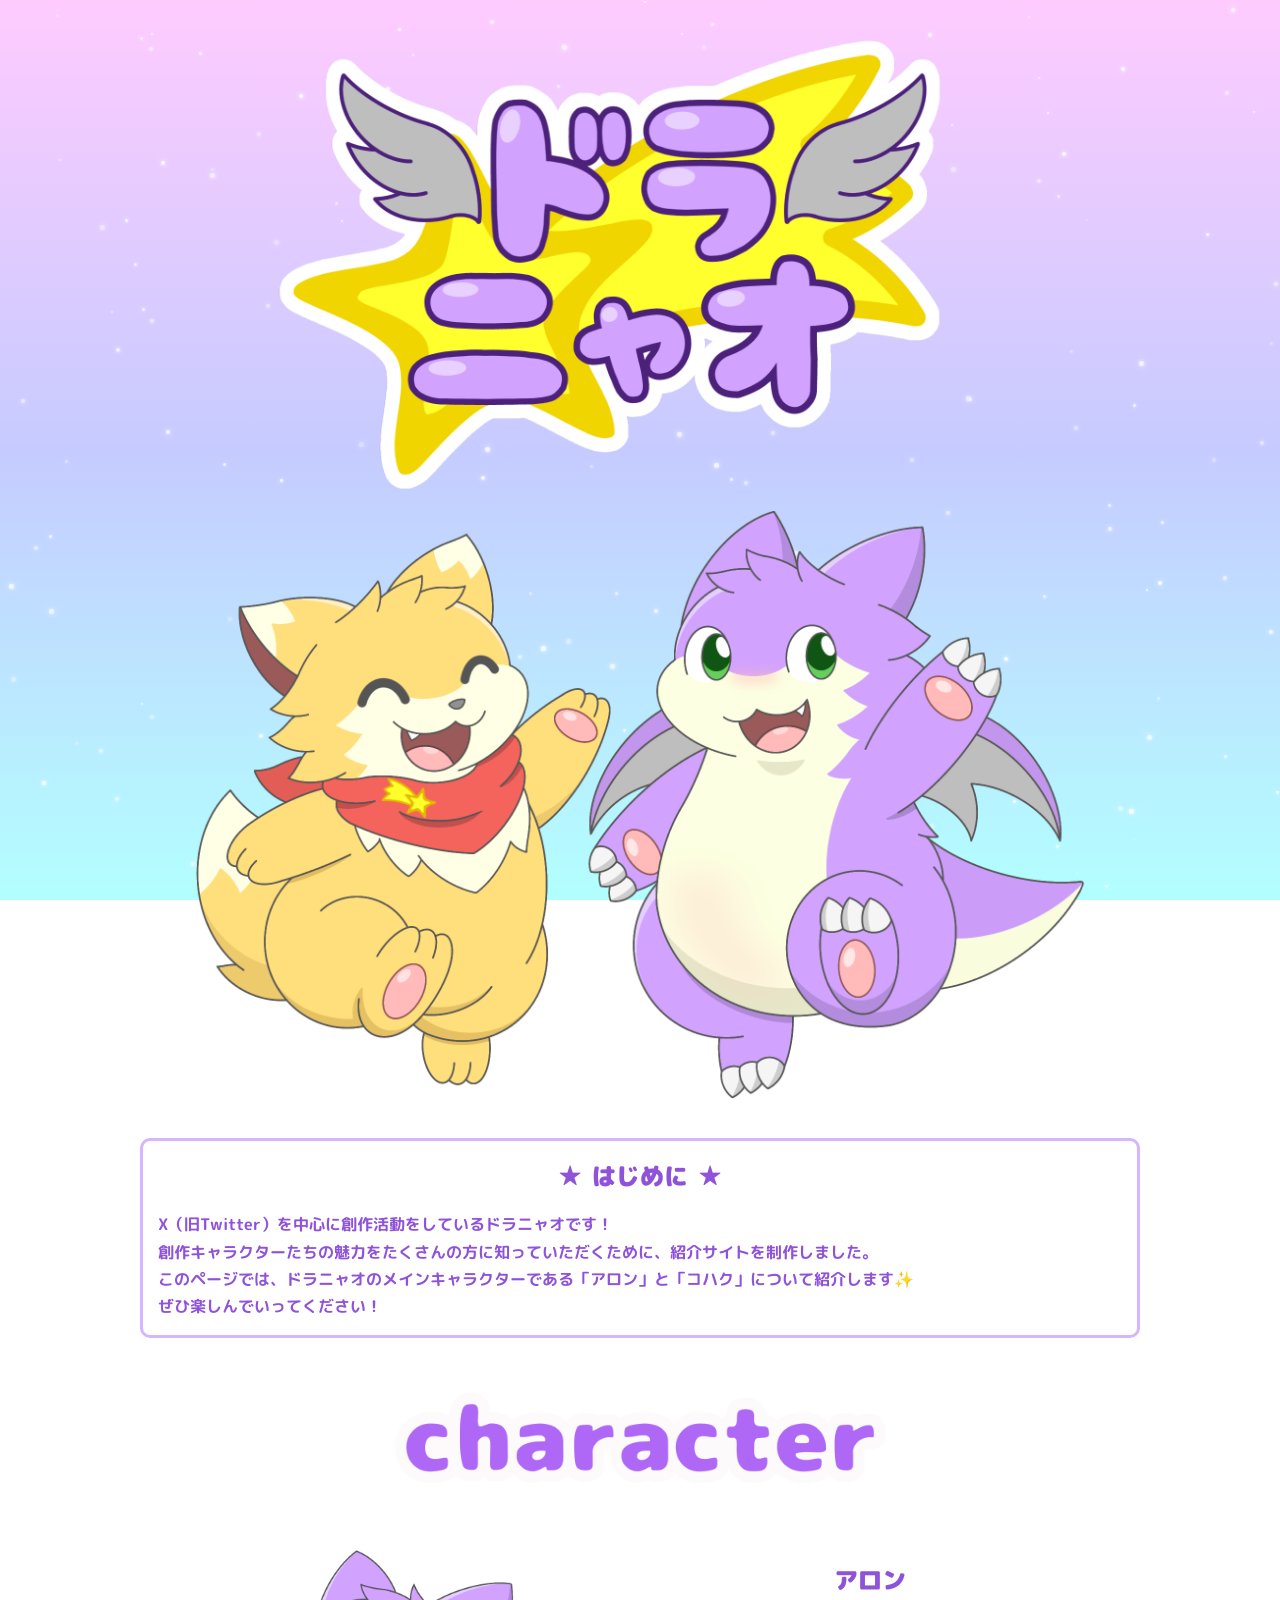
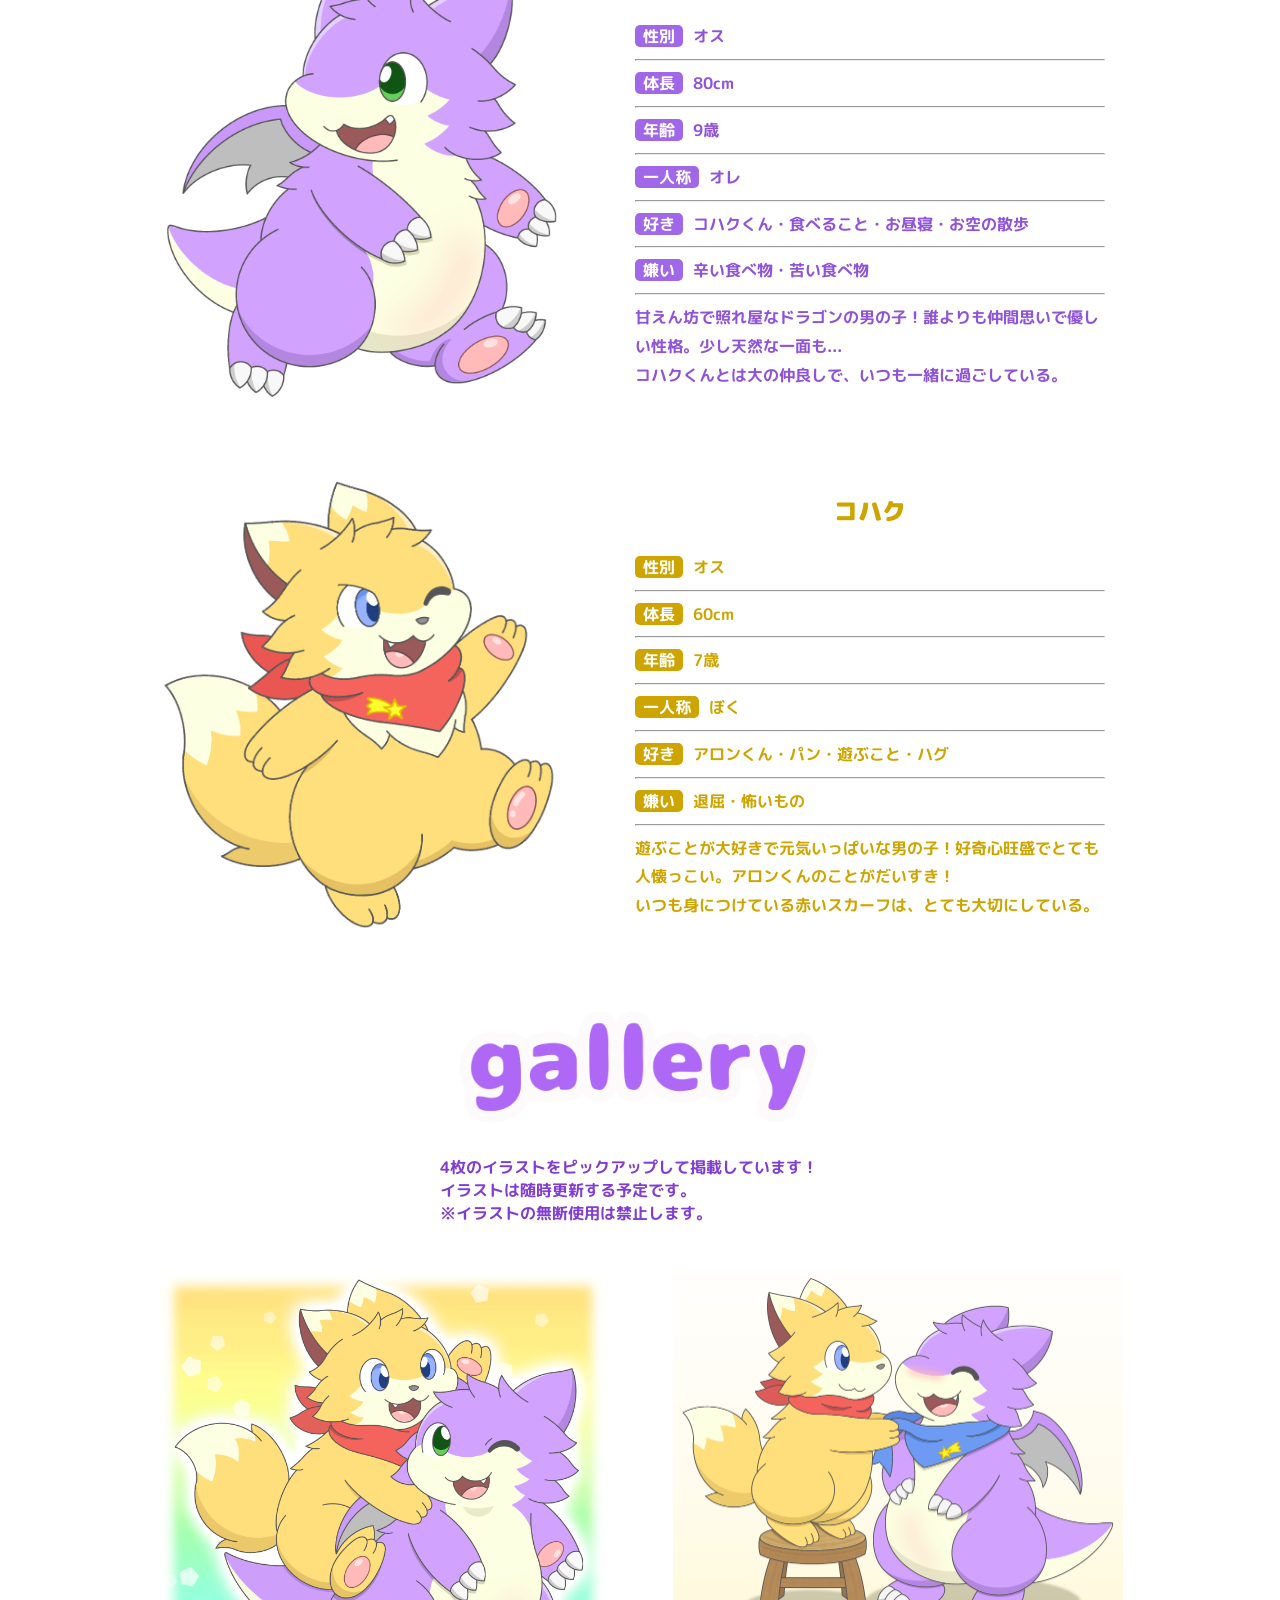
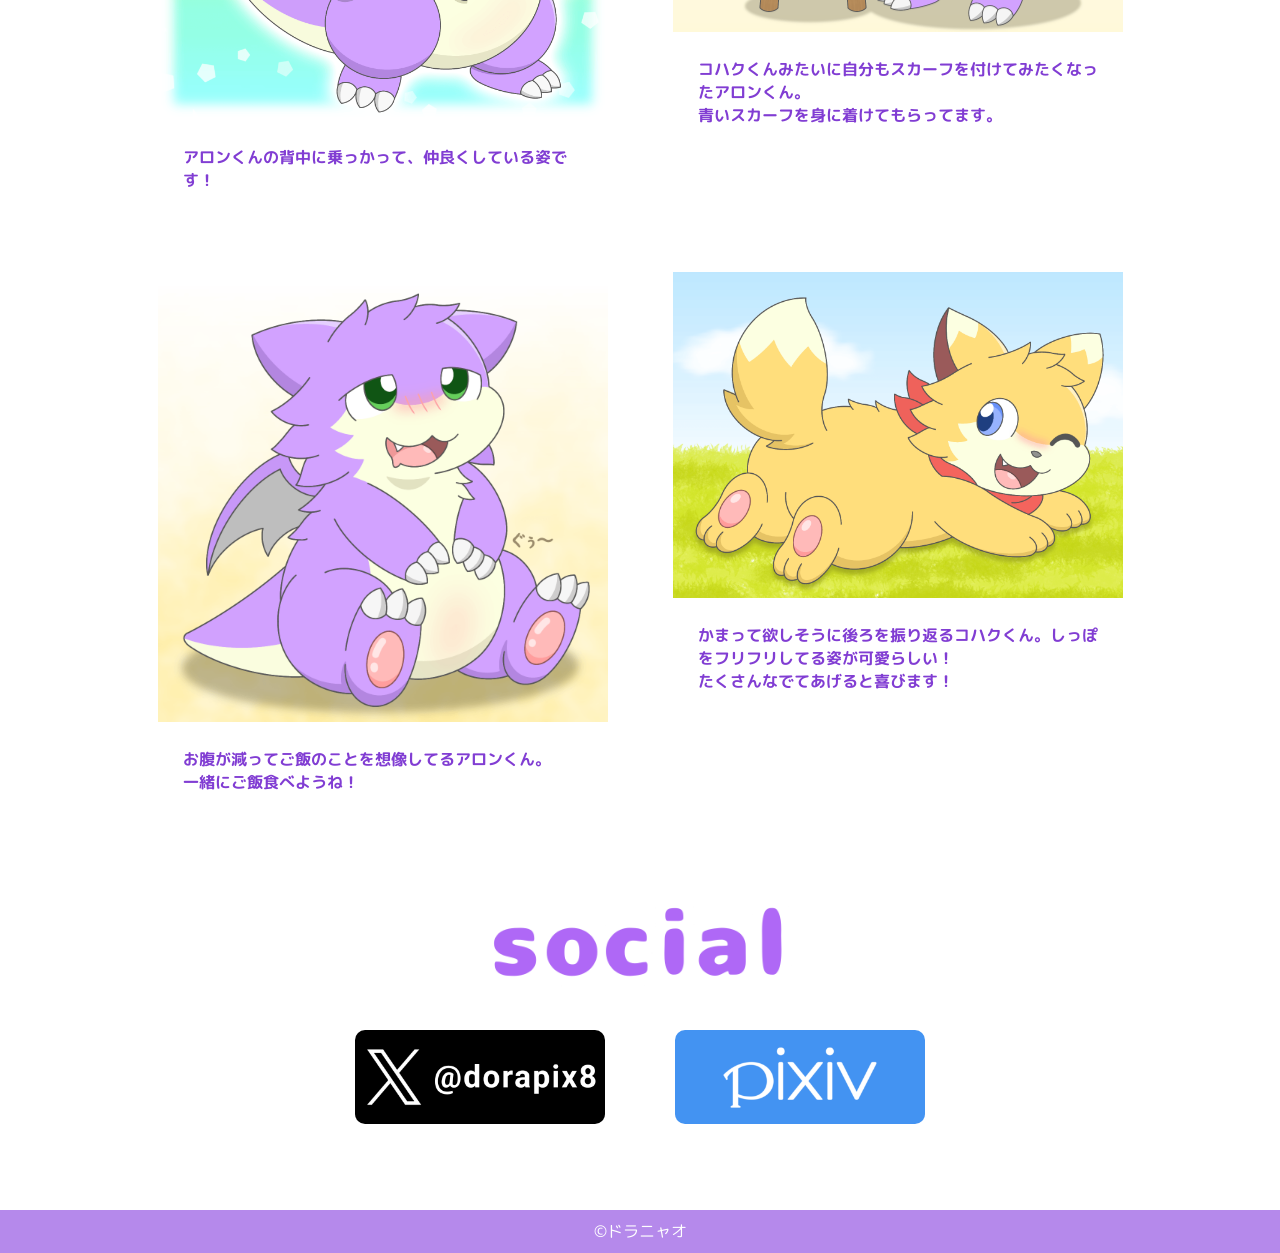
==== index.html @ 58395366 "Add files via upload" ====
<!DOCTYPE html>
<html lang="ja">
<head>
<meta charset="UTF-8">
<meta name="viewport" content="width=device-width, initial-scale=1.0">
<meta property="og:image" content="https://doranyao.github.io/nyaonet/images/ogp.png"/>
<meta name="twitter:card" content="summary_large_image" />
<meta property="og:title" content="「ドラニャオ」アロコハホームページ" />
<meta property="og:type" content="website" />
<meta property="og:site_name" content="nyaonet" />
<meta property="og:url" content="https://doranyao.github.io/nyaonet"/>
<meta property="og:description" content="「ドラニャオ」のアロコハホームページ！アロンくんとコハクくんに関する様々なコンテンツを紹介します！" />
<meta name="description" content="「ドラニャオ」のアロコハホームページ！アロンくんとコハクくんに関する様々なコンテンツを紹介します！">
<meta name="Keywords" content="ドラニャオ,創作活動,オリジナルキャラクター,アロン,コハク,ケモノ,ドラゴン,">
<meta property="og:locale" content="ja_JP" />
<link rel="icon" type="image/png" href="favicon/favicon-96x96.png" sizes="96x96" />
<link rel="icon" type="image/svg+xml" href="favicon/favicon.svg" />
<link rel="shortcut icon" href="favicon/favicon.ico" />
<link rel="apple-touch-icon" sizes="180x180" href="favicon/apple-touch-icon.png" />
<meta name="apple-mobile-web-app-title" content="MyWebSite" />
<link rel="manifest" href="favicon/site.webmanifest" />
<link rel="stylesheet" href="css/reset.css">
<link rel="stylesheet" href="css/style.css">
<link href="https://fonts.googleapis.com/css2?family=Mochiy+Pop+P+One&display=swap" rel="stylesheet">
<link rel="stylesheet" href="https://cdnjs.cloudflare.com/ajax/libs/animate.css/4.1.1/animate.min.css" />
<link href="https://fonts.googleapis.com/css2?family=Kiwi+Maru&family=M+PLUS+Rounded+1c&family=Mochiy+Pop+P+One&display=swap" rel="stylesheet">
<link href="https://fonts.googleapis.com/css2?family=Kiwi+Maru&family=M+PLUS+Rounded+1c&display=swap" rel="stylesheet">
<title>「ドラニャオ」アロコハホームページ</title>
</head>
<body>

<div id="stars"></div>

<div class="wrap">


  <div class="header">
    <h1><img src="images/logo.png" alt="ドラニャオ"></h1>
    <div class="top_character">
        <img src="images/top_arokoha.png" alt="アロンくん コハクくん">
    </div>
  </div><!-- class="header" -->

<div class="intro">
  <h3><span class="intro_star">★</span>はじめに<span class="intro_star">★</span></h3>
<p>
X（旧Twitter）を中心に創作活動をしているドラニャオです！<br>
創作キャラクターたちの魅力をたくさんの方に知っていただくために、紹介サイトを制作しました。<br>
このページでは、ドラニャオのメインキャラクターである「アロン」と「コハク」について紹介します✨<br>
ぜひ楽しんでいってください！<br>
</p>
</div>


<div class="character">
<h2>
<img src="images/character.png" alt="character">
</h2>


<div class="alon">
            <img src="images/alon_1.png" alt="アロンくん">
    <div class="prof_alon">
        <h3>アロン</h3>
<p>
<span>性別</span>オス<br><hr>
<span>体長</span>80cm<br><hr>
<span>年齢</span>9歳<br><hr>
<span>一人称</span>オレ<br><hr>
<span>好き</span>コハクくん・食べること・お昼寝・お空の散歩<br><hr>
<span>嫌い</span>辛い食べ物・苦い食べ物<br><hr>

甘えん坊で照れ屋なドラゴンの男の子！誰よりも仲間思いで優しい性格。少し天然な一面も...<br>
コハクくんとは大の仲良しで、いつも一緒に過ごしている。<br>
</p>
    </div><!-- class="prof_alon" -->
</div><!-- class="alon" -->



<div class="kohaku">
            <img src="images/kohaku_1.png" alt="コハクくん">
    <div class="prof_kohaku">
        <h3>コハク</h3>
<p>
<span>性別</span>オス<br><hr>
<span>体長</span>60cm<br><hr>
<span>年齢</span>7歳<br><hr>
<span>一人称</span>ぼく<br><hr>
<span>好き</span>アロンくん・パン・遊ぶこと・ハグ<br><hr>
<span>嫌い</span>退屈・怖いもの<br><hr>

遊ぶことが大好きで元気いっぱいな男の子！好奇心旺盛でとても人懐っこい。アロンくんのことがだいすき！<br>
いつも身につけている赤いスカーフは、とても大切にしている。<br>
</p>
    </div><!-- class="prof_kohaku" -->
</div><!-- class="kohaku" -->


</div><!-- class="character" -->


<div class="gallery">
<h2>
<img src="images/gallery.png" alt="gallery">
</h2>

<p>4枚のイラストをピックアップして掲載しています！<br>
イラストは随時更新する予定です。<br>
※イラストの無断使用は禁止します。</p>

<div class="gallery_list">

<div class="gallery_pic">
    <img src="images/gallery_pic_1.png" alt="イラスト">
    <p>アロンくんの背中に乗っかって、仲良くしている姿です！</p>
    <!-- <a href="">該当ポストへ</a> -->
</div>

<div class="gallery_pic">
    <img src="images/gallery_pic_2.png" alt="イラスト">
    <p>コハクくんみたいに自分もスカーフを付けてみたくなったアロンくん。<br>
    青いスカーフを身に着けてもらってます。</p>
    <!-- <a href="">該当ポストへ</a> -->
</div>

<div class="gallery_pic">
    <img src="images/gallery_pic_3.png" alt="イラスト">
    <p>お腹が減ってご飯のことを想像してるアロンくん。<br>
        一緒にご飯食べようね！
    </p>
    <!-- <a href="">該当ポストへ</a> -->
</div>

<div class="gallery_pic">
    <img src="images/gallery_pic_4.png" alt="イラスト">
    <p>かまって欲しそうに後ろを振り返るコハクくん。しっぽをフリフリしてる姿が可愛らしい！<br>
    たくさんなでてあげると喜びます！</p>
    <!-- <a href="">該当ポストへ</a> -->
</div>

</div><!-- class="gallery_list" -->


</div><!-- class="gallery" -->


<div class="social">
    <h2>
        <img src="images/social.png" alt="social">
    </h2>
    <div class="sns_btn">

            <a href="https://x.com/dorapix8" target="_blank"><img src="images/x_btn.png"></a>

            <a href="https://www.pixiv.net/users/126166073" target="_blank"><img src="images/pixiv_btn.png"></a>

    </div>
</div>


</div><!-- class="wrap" -->

<div class="footer">
    <p>©ドラニャオ</p>
</div>



<script>

const stars = document.getElementById("stars");

const STAR_COUNT = 180;   // 好みで変更

for(let i=0;i<STAR_COUNT;i++){

    const star = document.createElement("div");
    star.className = "star";

    // サイズ（少し見えやすく）
    const size = Math.random()*3 + 2; // 2〜5px

    star.style.width = size + "px";
    star.style.height = size + "px";

    // ランダム位置
    star.style.left = Math.random()*100 + "%";
    star.style.top  = Math.random()*100 + "%";

    // ランダム透明度
    star.style.opacity = Math.random()*0.6 + 0.3;

    // ランダムな瞬き
    star.style.animationDuration =
        (Math.random()*4 + 3) + "s";   // 5〜10秒

    star.style.animationDelay =
        (-Math.random()*10) + "s";

    stars.appendChild(star);

}

</script>

</body>
</html>
---- css/style.css ----
@charset "UTF-8";
body{
    font-family: "M PLUS Rounded 1c", sans-serif;
    background: linear-gradient(
        to bottom,
        #FFCBFF 0%,
        #C6CBFF 50%,
        #B2FFFF 100%
    );
    background-attachment: fixed; /* スクロールしても背景を固定 */
    background-repeat: no-repeat;
    background-size: cover;
}

/* 星レイヤー */
#stars{
    position: fixed;
    inset: 0;
    pointer-events: none;
    z-index: -1;
    overflow: hidden;
}
.star{
    position: absolute;
    background: white;
    border-radius: 50%;
    animation: twinkle linear infinite;
 /* 光を少し強く */
    box-shadow:
        0 0 4px rgba(255,255,255,.9),
        0 0 10px rgba(255,255,255,.7),
        0 0 18px rgba(255,255,255,.4);

    will-change: opacity, transform;
}
/* ゆっくり瞬く */
@keyframes twinkle{

    0%{
        opacity:.15;
        transform:scale(.8);
    }

    50%{
        opacity:1;
        transform:scale(1.15);
    }

    100%{
        opacity:.15;
        transform:scale(.8);
    }
}


.wrap{
  max-width: 1200px;
  width: 100%;
  margin: 0 auto;
  padding: 30px 10px;
  box-sizing: border-box;
}
.header h1{
  max-width: 800px;
  width: 90%;
  margin: 0 auto;
}
.header h1 img{
  max-width: 800px;
  width: 100%;
  margin: 0 auto;
}
.top_character{
  max-width: 900px;
  width: 100%;
  margin: 0 auto;
}
.top_character img{
  max-width: 900px;
  width: 100%;
  margin: 0 auto;
}


.intro{
  max-width: 1000px;
  width: 100%;
  margin: 30px auto;
  padding: 15px;
  box-sizing: border-box;
  border-radius: 10px;
  background: rgba(255, 255, 255, 0.85);
  border: #d6b5ff solid 3px;
  font-weight: 600;
  color: #8f53d9;
  line-height: 1.7;
}
.intro h3{
  text-align: center;
  margin-bottom: 15px;
  font-size: 1.5rem;
  font-weight: 900;
}
.intro_star{
  margin: 0 10px;
}
@media screen and (max-width: 468px){
  .intro{
    font-size: .85rem;
  }
}

/* キャラクター紹介 */
.character{
  max-width: 1000px;
  width: 100%;
  margin: 50px auto;
}
.character h2{
  max-width: 500px;
  width: 100%;
  margin: 0 auto;
}
.character h2 img{
  max-width: 500px;
  width: 100%;
  margin: 0 auto;
}

.alon {
max-width: 1000px;
width: 100%;
margin: 50px auto;
display: flex;
align-items: center;
gap: 20px;
flex-wrap: wrap;
}
.alon img{
  display: block;
  max-width: 400px;
  width: 93%;
  margin: 0 auto;
}
.prof_alon{
  max-width: 500px;
  width: 100%;
  margin: 0 auto;
  background: rgba(255, 255, 255, 0.9);
  padding: 15px;
  box-sizing: border-box;
  border-radius: 10px;
   color: #8f53d9;
   font-weight: 600;
   line-height: 1.8;
}
.prof_alon h3{
  font-size: 1.5rem;
  text-align: center;
  margin-bottom: 20px;
  font-weight: 900;
}
.prof_alon span{
background-color: #a167e9;
color: white;
border-radius: 5px;
padding: 0 8px;
margin-right: 10px;
}

.kohaku {
max-width: 1000px;
width: 100%;
margin: 70px auto;
display: flex;
align-items: center;
gap: 20px;
flex-wrap: wrap;
}
.kohaku img{
  display: block;
  max-width: 400px;
  width: 93%;
  margin: 0 auto;
}
.prof_kohaku{
  max-width: 500px;
  width: 100%;
  margin: 0 auto;
  background: rgba(255, 255, 255, 0.9);
  padding: 15px;
  box-sizing: border-box;
  border-radius: 10px;
   color: #cea500;
   font-weight: 600;
   line-height: 1.8;
}
.prof_kohaku h3{
  font-size: 1.5rem;
  text-align: center;
  margin-bottom: 20px;
  font-weight: 900;
}
.prof_kohaku span{
background-color: #cea500;
color: white;
border-radius: 5px;
padding: 0 8px;
margin-right: 10px;
}

/* ギャラリー */
.gallery{
  max-width: 1000px;
  width: 100%;
  margin: 50px auto;
}
.gallery p{
  color: #813dd3;
  font-weight: bold;
  margin: 20px auto;
  max-width: 400px;
}
.gallery h2{
  max-width: 500px;
  width: 100%;
  margin: 0 auto;
}
.gallery h2 img{
  max-width: 500px;
  width: 100%;
  margin: 0 auto;
}

.gallery_list{
  margin-top: 30px;
  display: flex;
  flex-wrap: wrap;
  gap: 30px;
}
.gallery_pic{
  max-width: 450px;
  padding: 15px;
  background-color: rgba(255, 255, 255, 0.8);
  border-radius: 10px;
  margin: 0 auto;
  color: #8f53d9;
  font-weight: bold;
}
.gallery_pic img{
  width: 100%;
}
.gallery_pic a{
  display: block;
  text-align: center;
  width: 150px;
  margin: 20px auto 0;
  font-size: 1.1rem;
  padding: 2px;
  box-sizing: border-box;
  background-color: #a167e9;
  color: #fff;
  border-radius: 7px;
  text-decoration: none;
}

/* ソーシャル */
.social{
  max-width: 1000px;
  width: 100%;
  margin: 50px auto;
}
.social h2{
  max-width: 500px;
  width: 100%;
  margin: 0 auto;
}
.social h2 img{
  max-width: 500px;
  width: 100%;
  margin: 0 auto;
}
.sns_btn{
  max-width: 600px;
  display: flex;
  flex-wrap: wrap;
  gap: 40px;
  margin: 0 auto;
  margin-top: 20px;
}
.sns_btn a{
  display: block;
  margin: 0 auto;
}
.sns_btn img{
  max-width: 250px;
  width: 100%;
  border-radius: 10px;
}
@media screen and (max-width: 468px){
  .sns_btn img{
  max-width: 200px;
  width: 100%;
  border-radius: 10px;
}
}

.footer{
  background: #b589eb;
  color: #fff;
  text-align: center;
  padding: 10px 0;
}
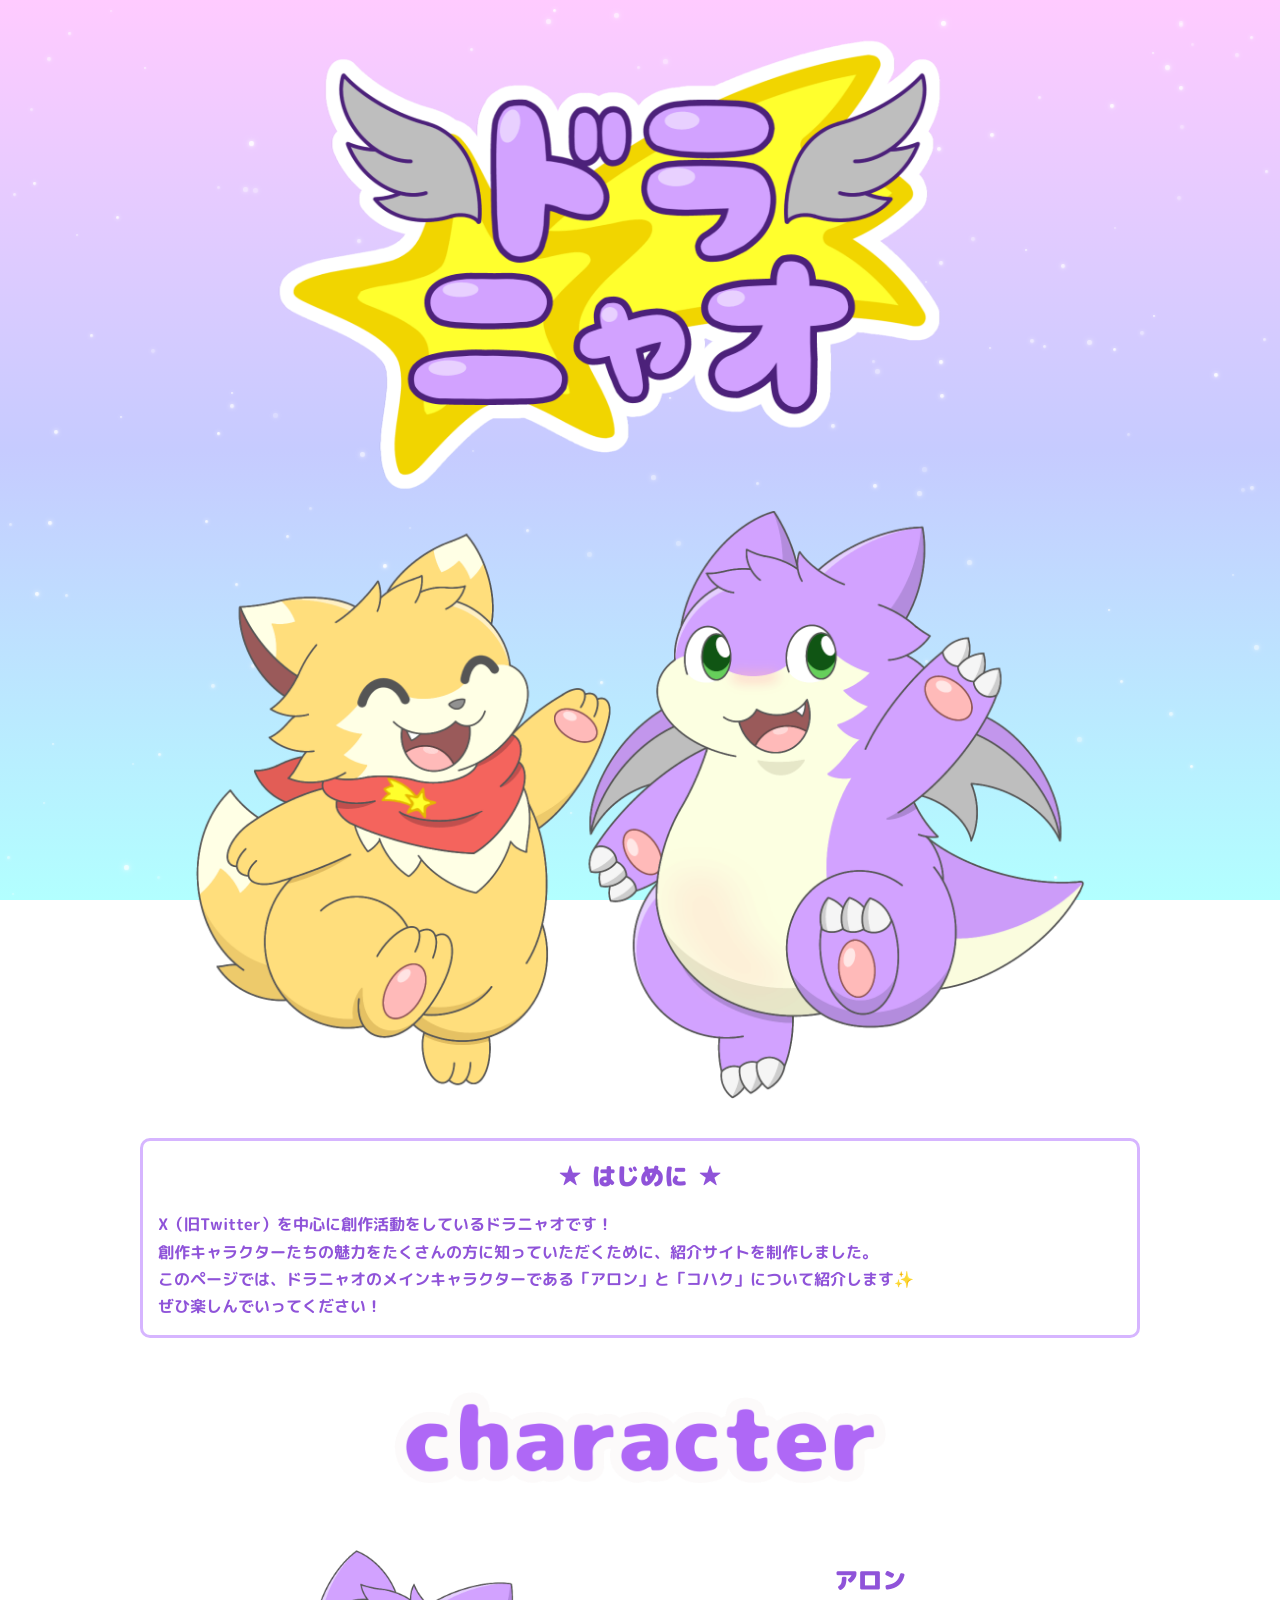
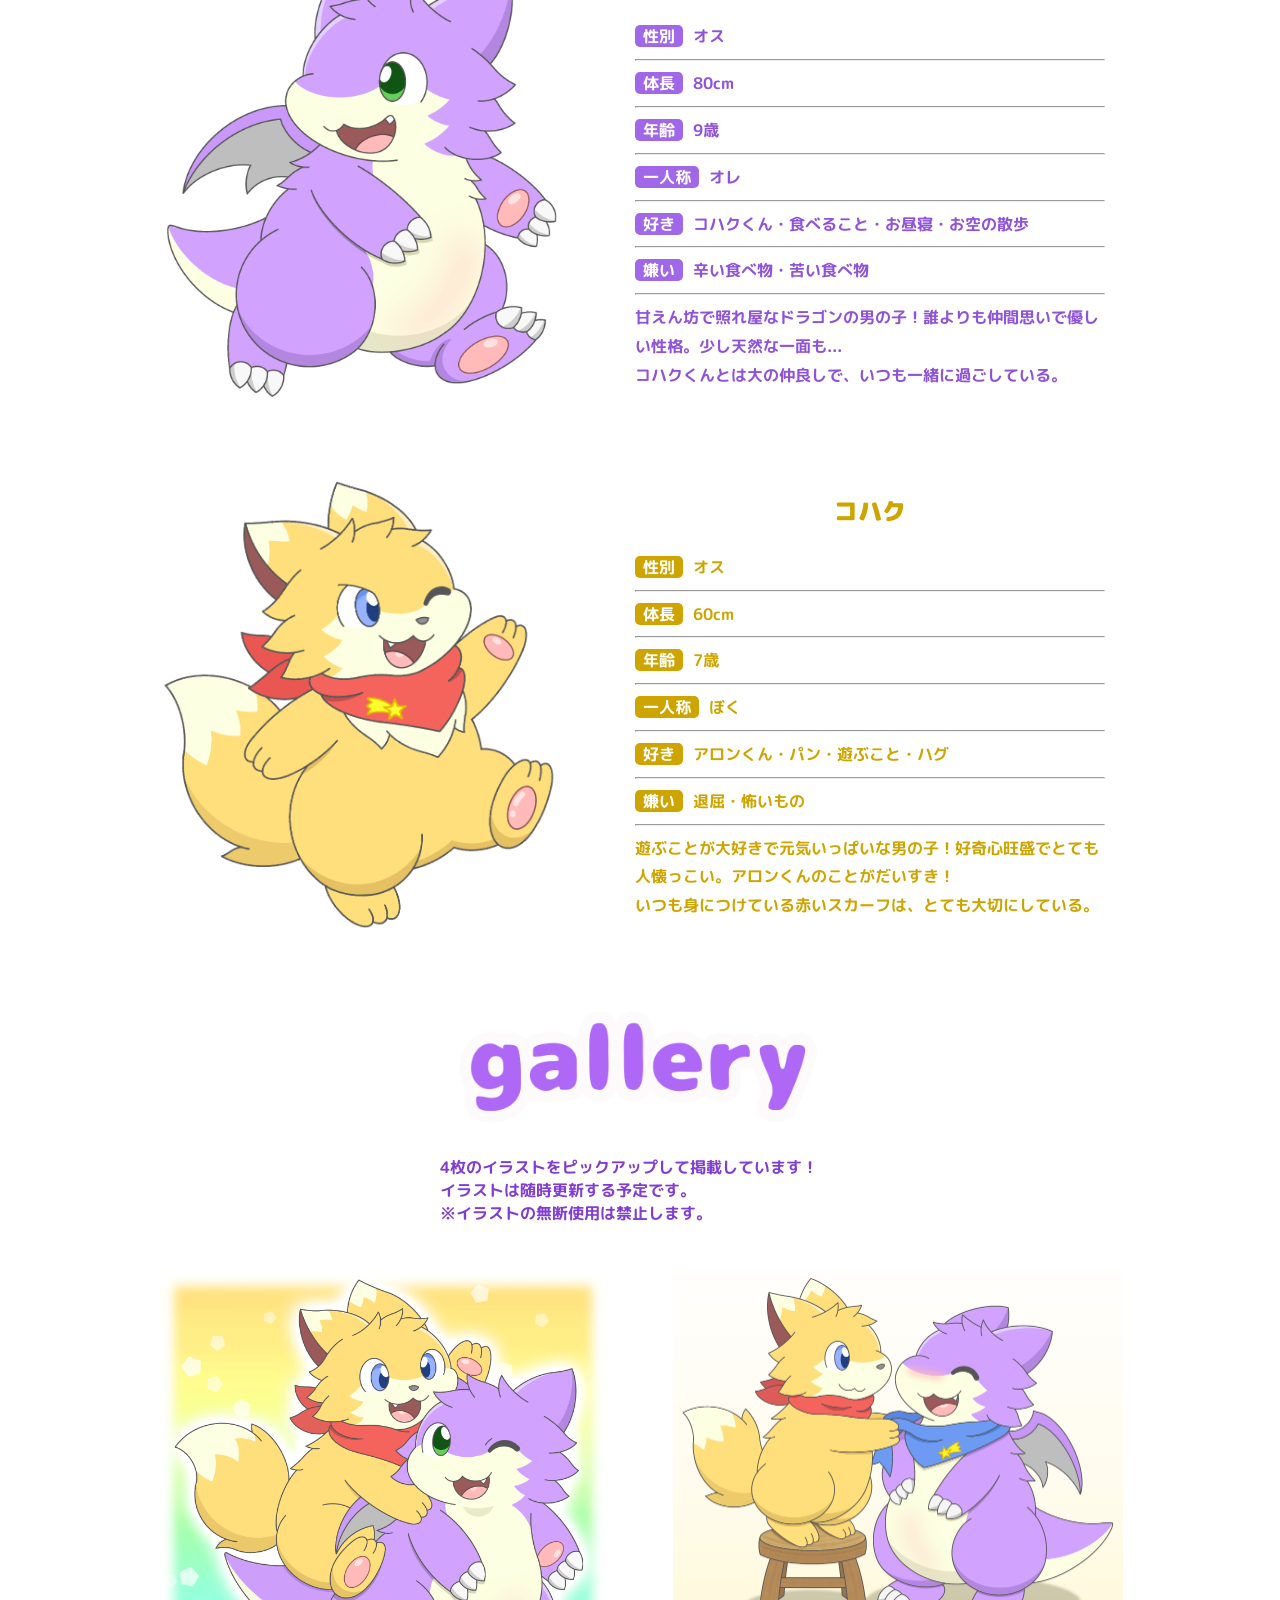
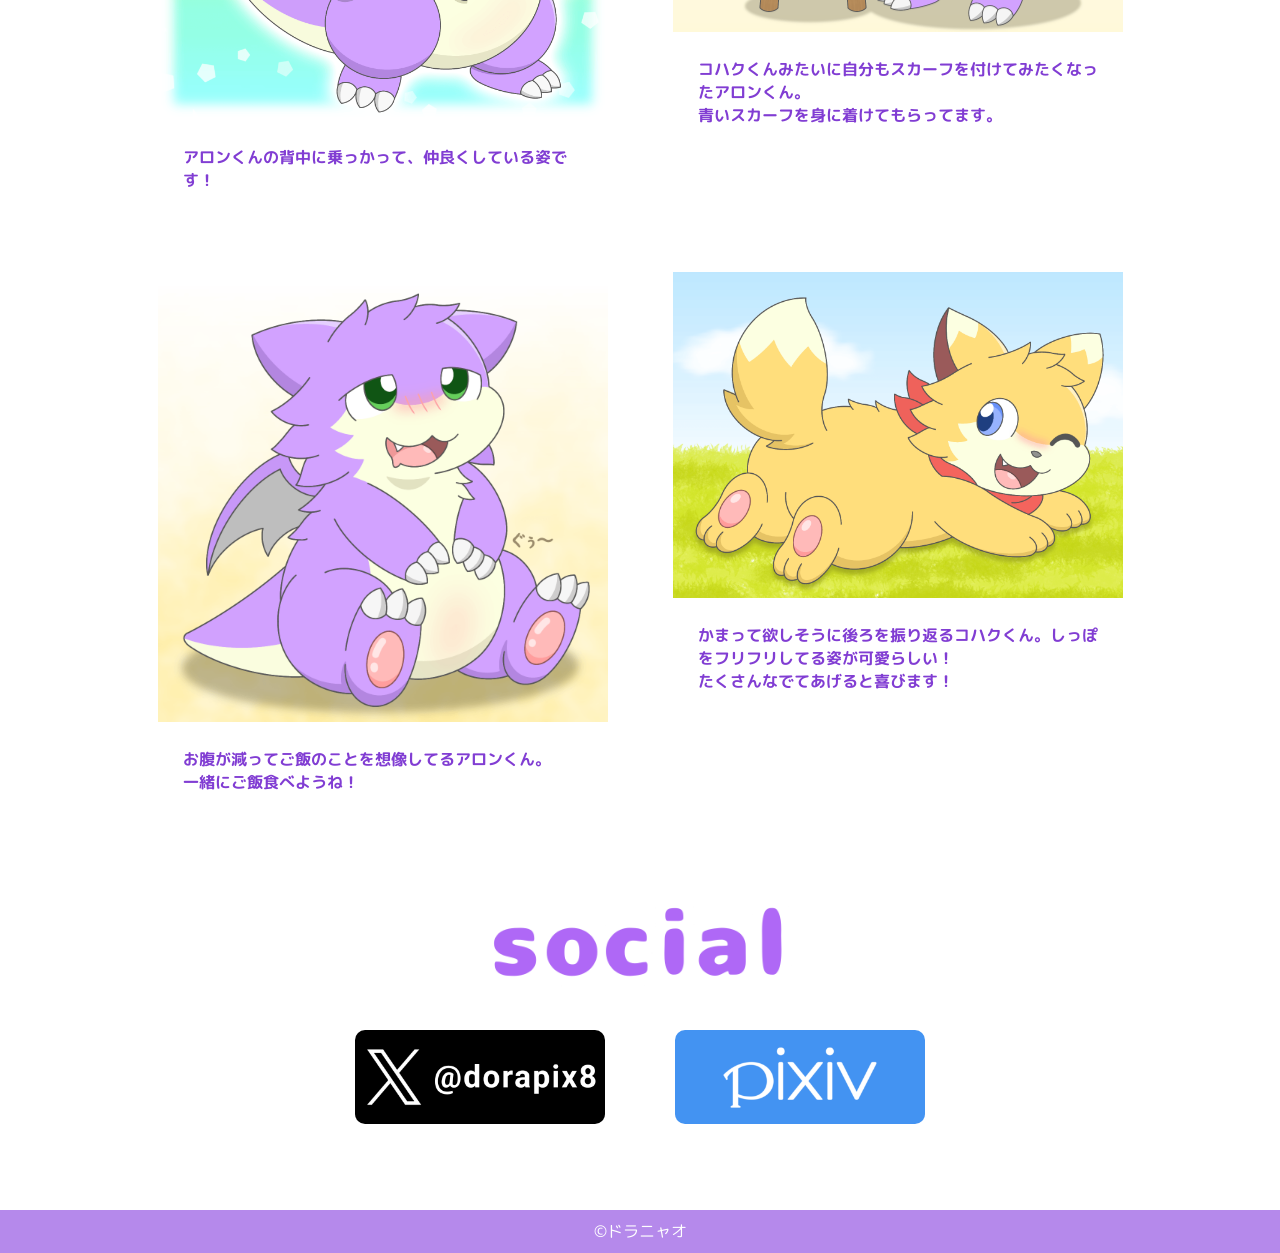
==== commit f17a7a53: "Add files via upload" ====
--- a/index.html
+++ b/index.html
@@ -3,7 +3,7 @@
 <head>
 <meta charset="UTF-8">
 <meta name="viewport" content="width=device-width, initial-scale=1.0">
-<meta property="og:image" content="https://doranyao.github.io/nyaonet/images/ogp.png"/>
+<meta property="og:image" content="https://doranyao.github.io/nyaonet/images/ogp.jpg"/>
 <meta name="twitter:card" content="summary_large_image" />
 <meta property="og:title" content="「ドラニャオ」アロコハホームページ" />
 <meta property="og:type" content="website" />
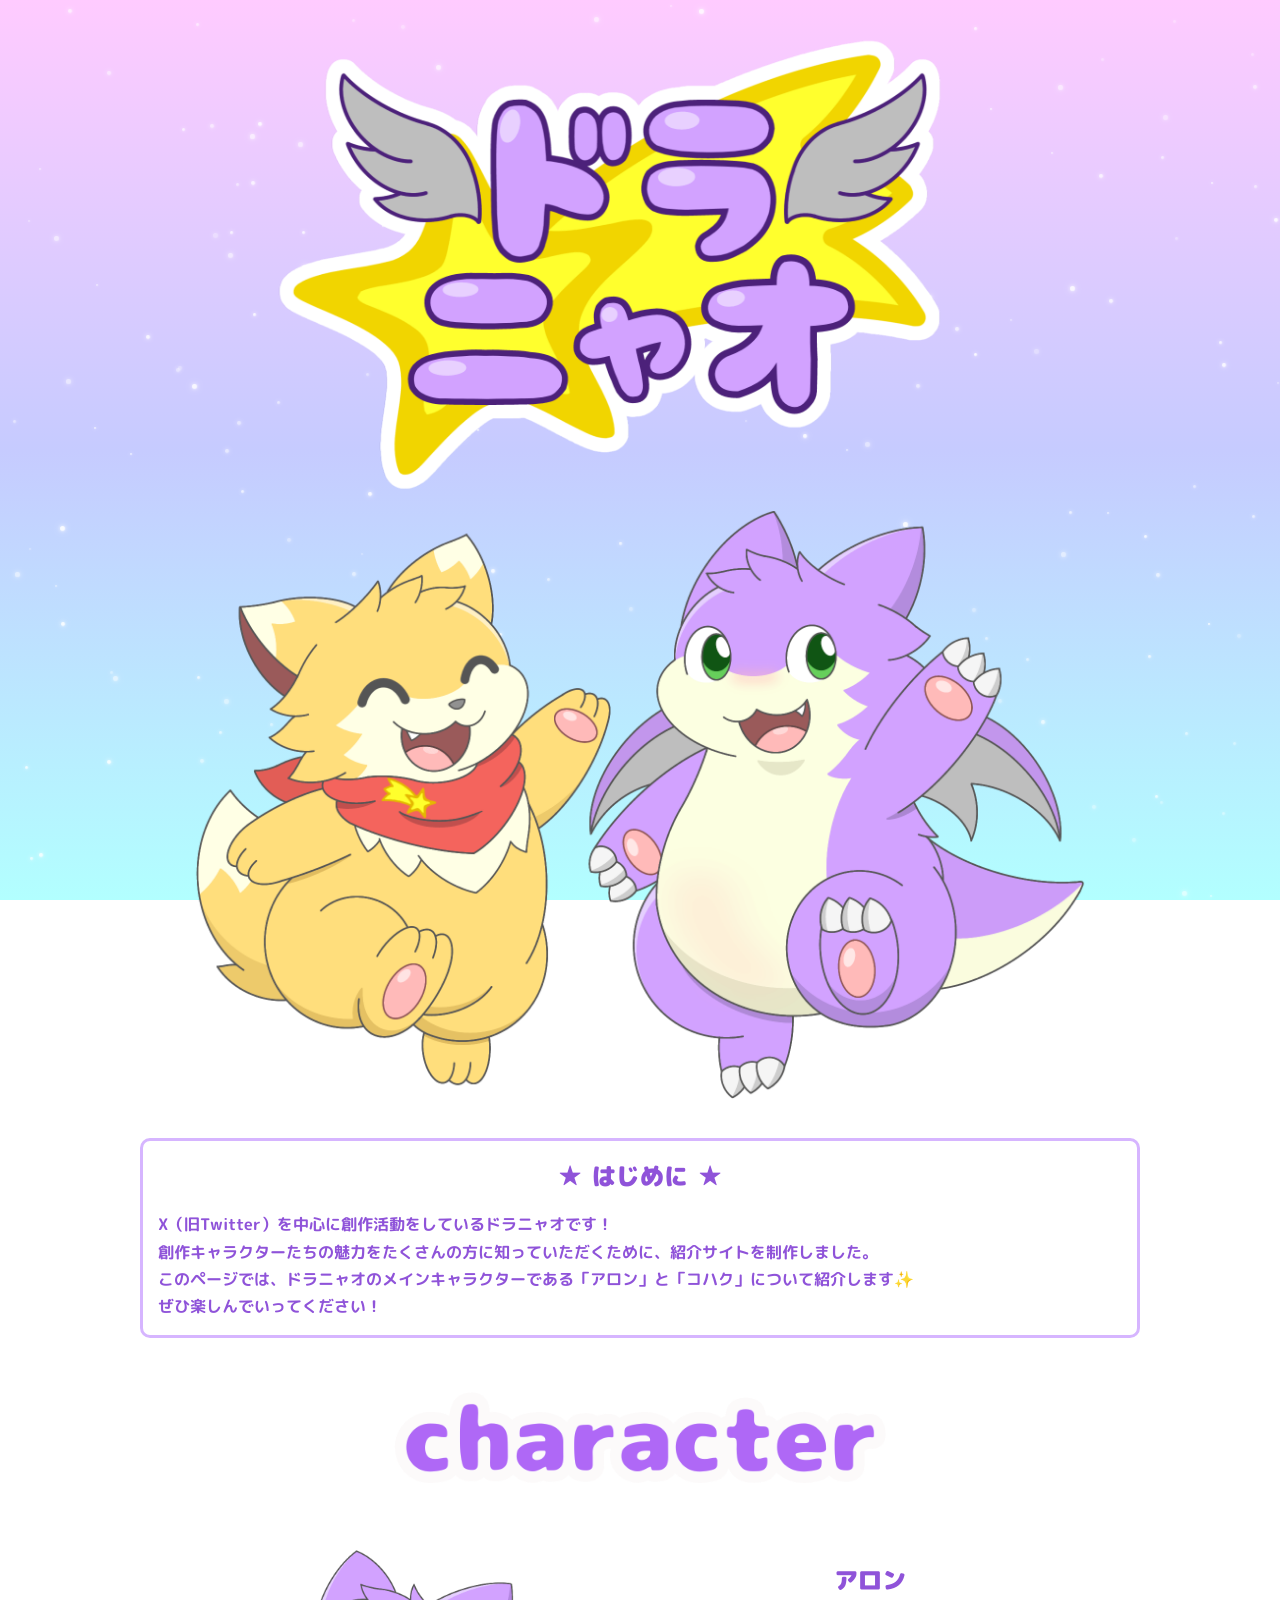
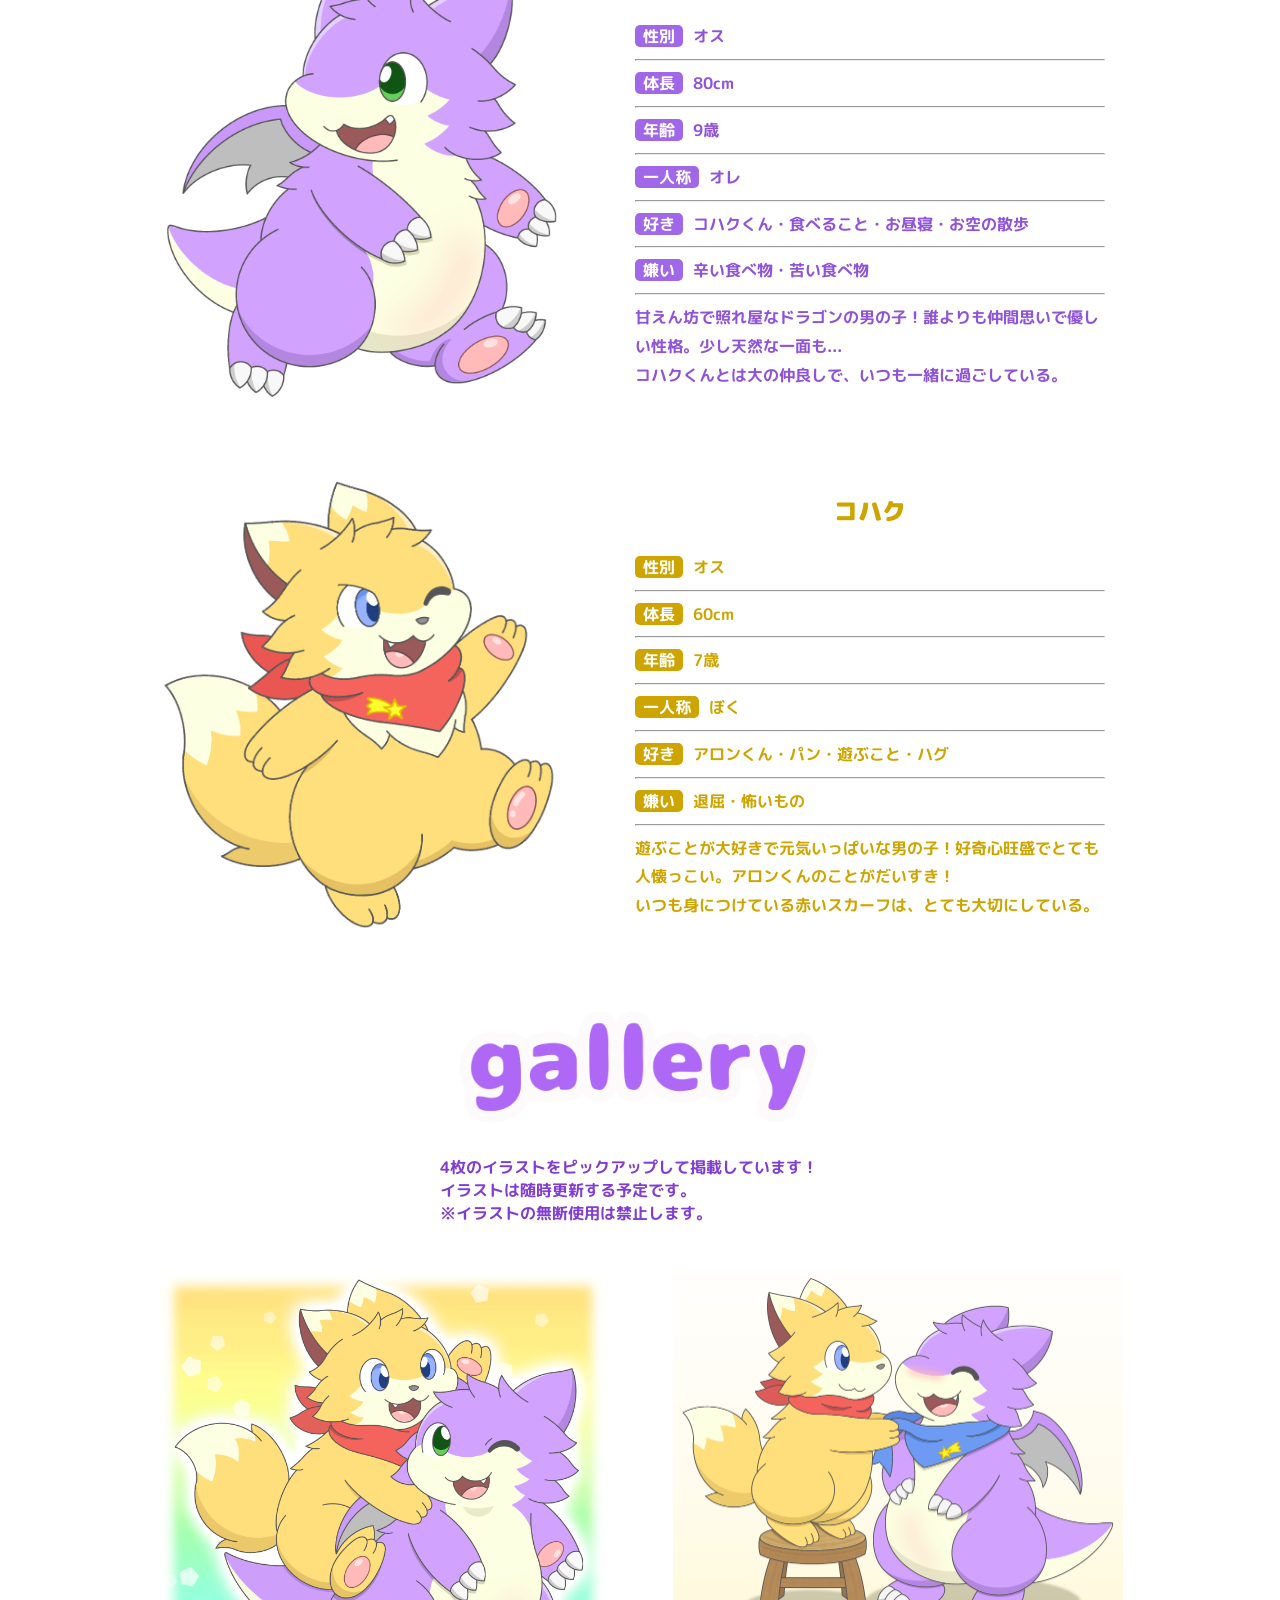
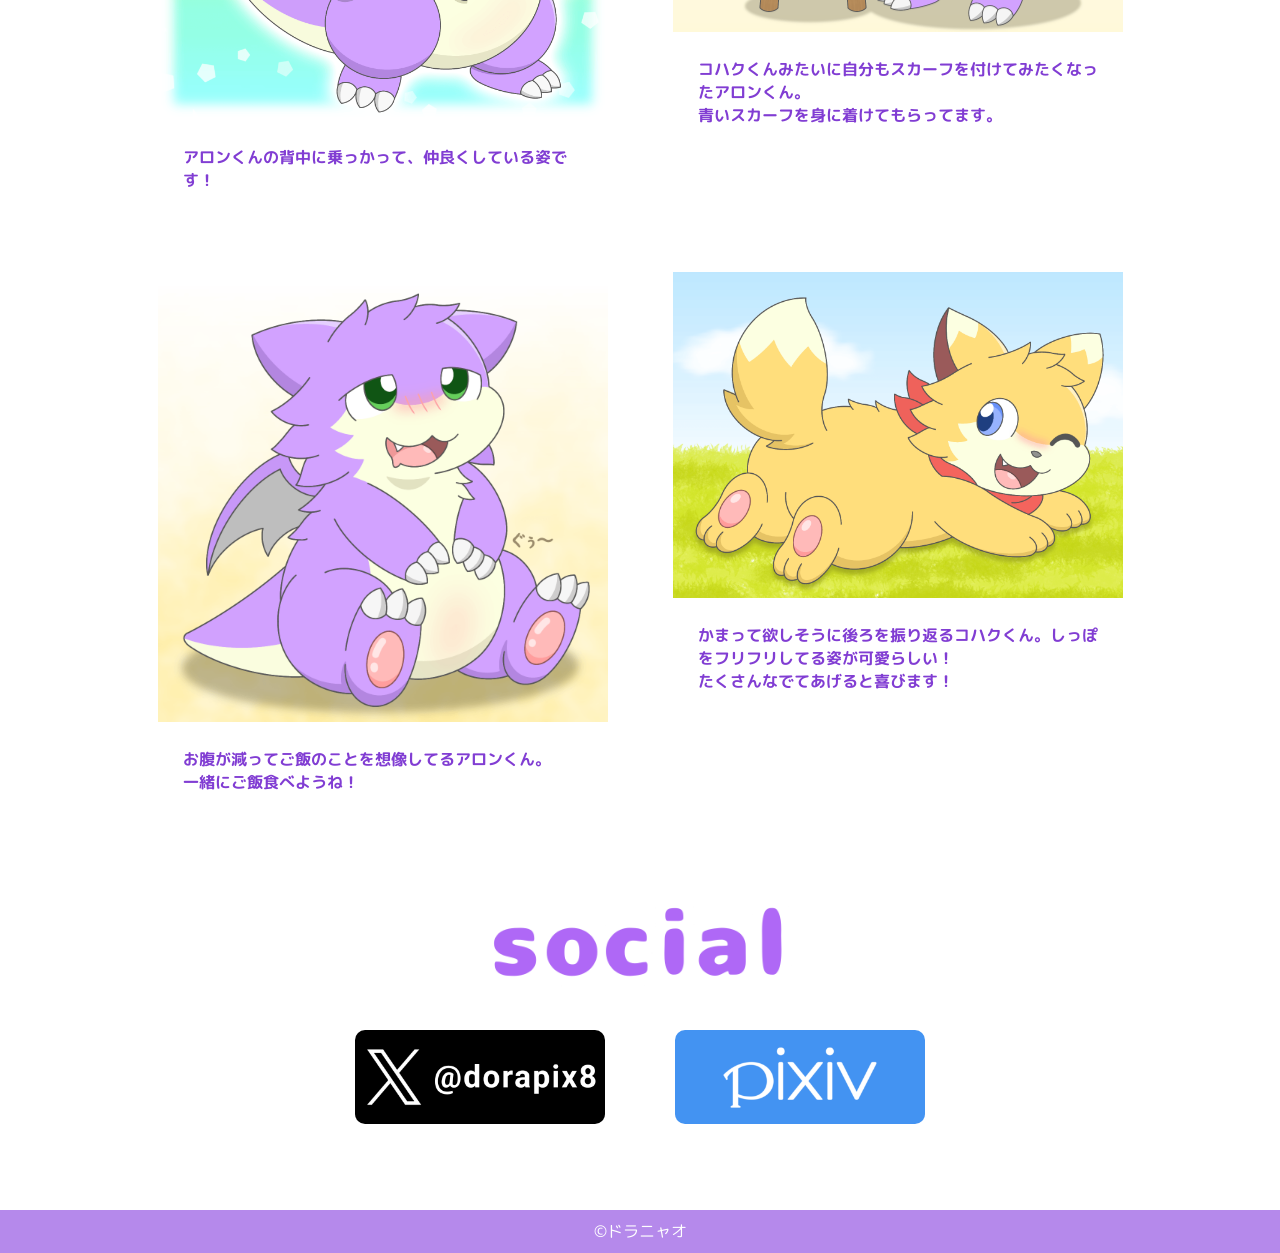
==== commit cb0c9be1: "Add files via upload" ====
--- a/index.html
+++ b/index.html
@@ -3,7 +3,7 @@
 <head>
 <meta charset="UTF-8">
 <meta name="viewport" content="width=device-width, initial-scale=1.0">
-<meta property="og:image" content="https://doranyao.github.io/nyaonet/images/ogp.jpg"/>
+<meta property="og:image" content="https://doranyao.github.io/nyaonet/images/ogp.png"/>
 <meta name="twitter:card" content="summary_large_image" />
 <meta property="og:title" content="「ドラニャオ」アロコハホームページ" />
 <meta property="og:type" content="website" />
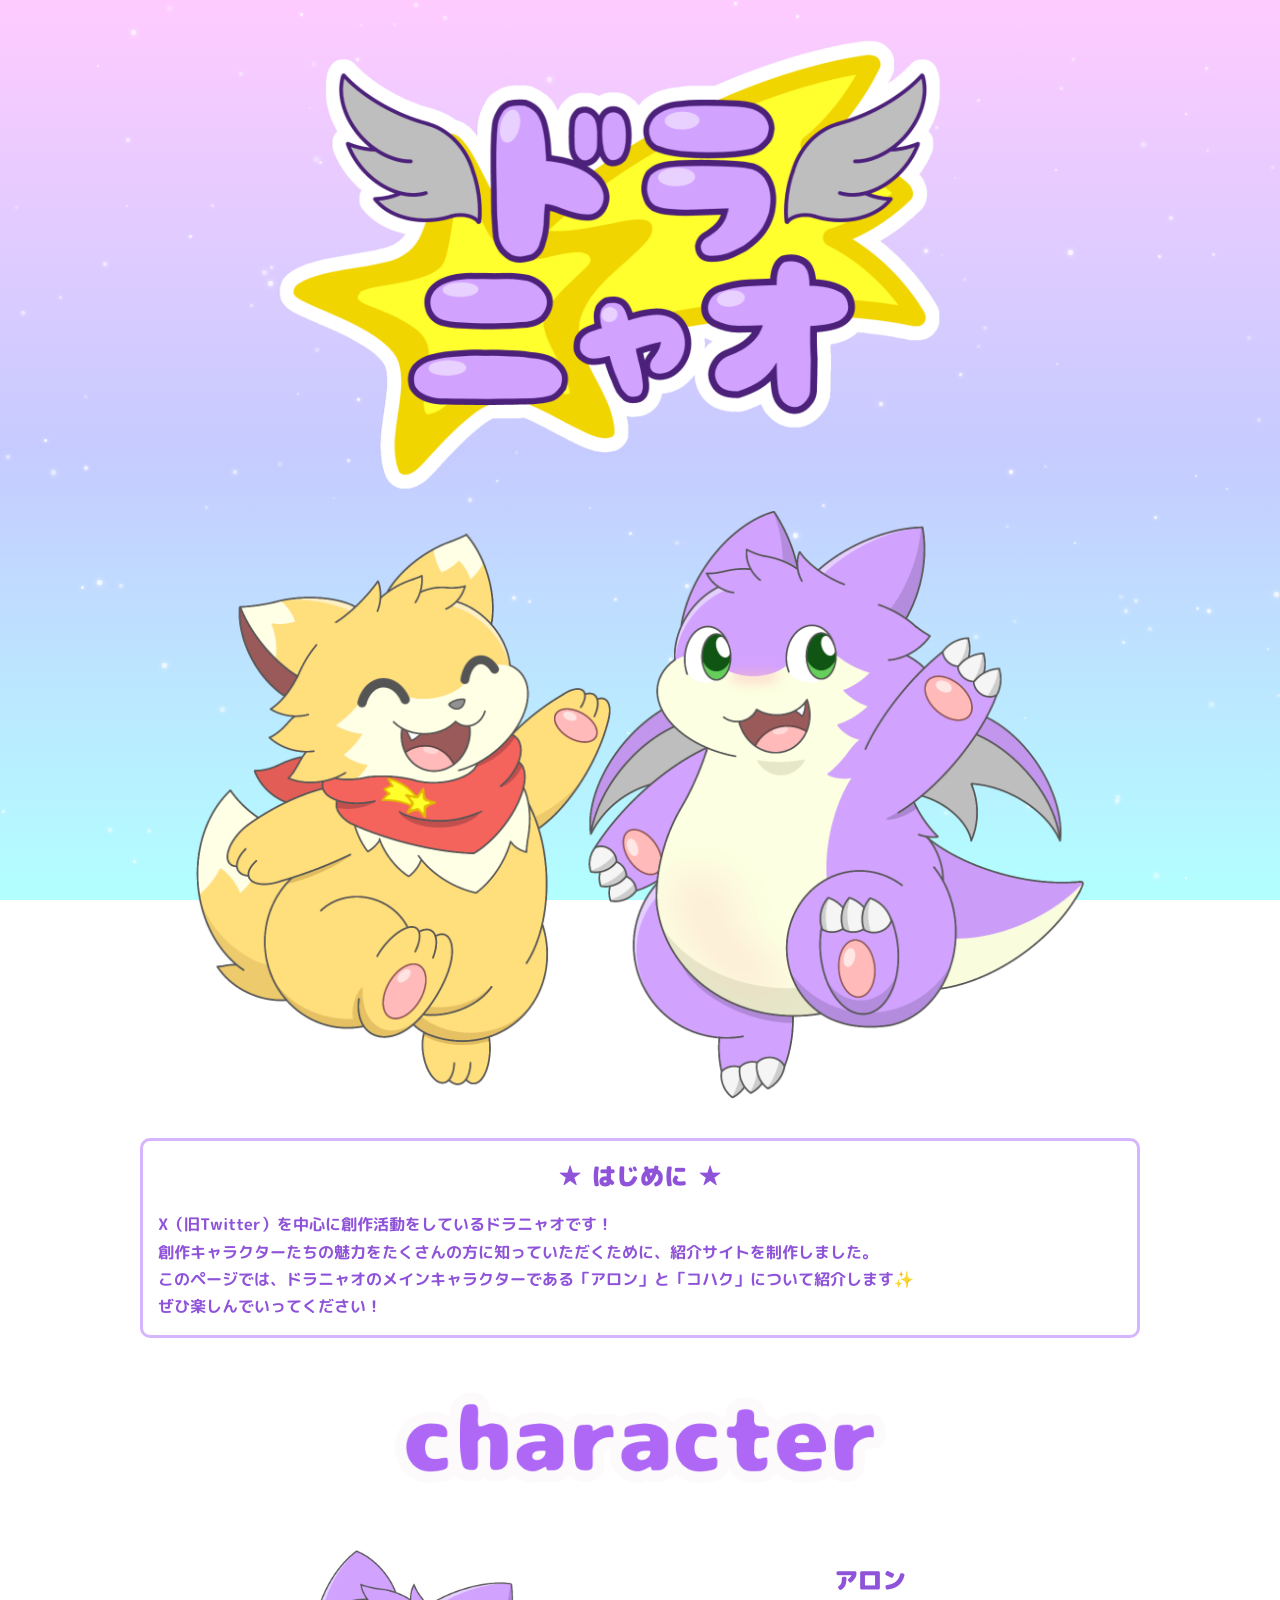
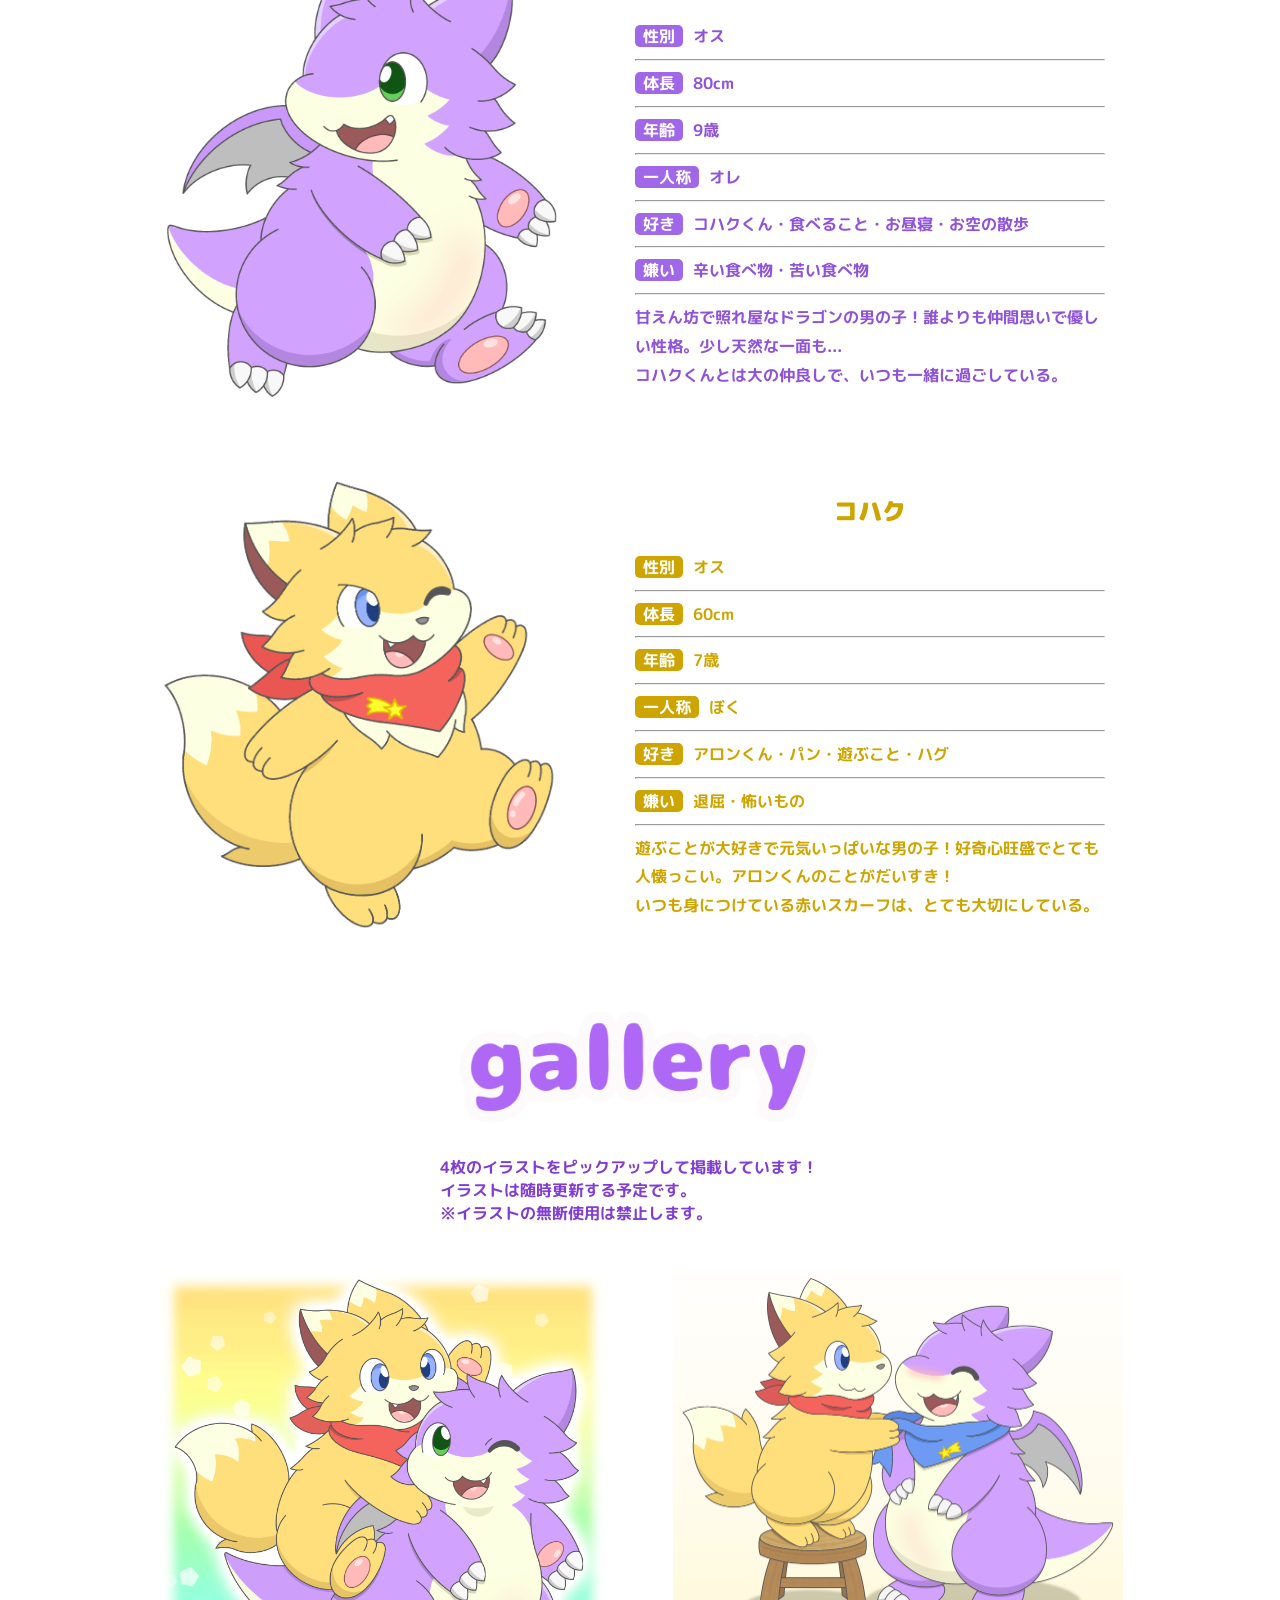
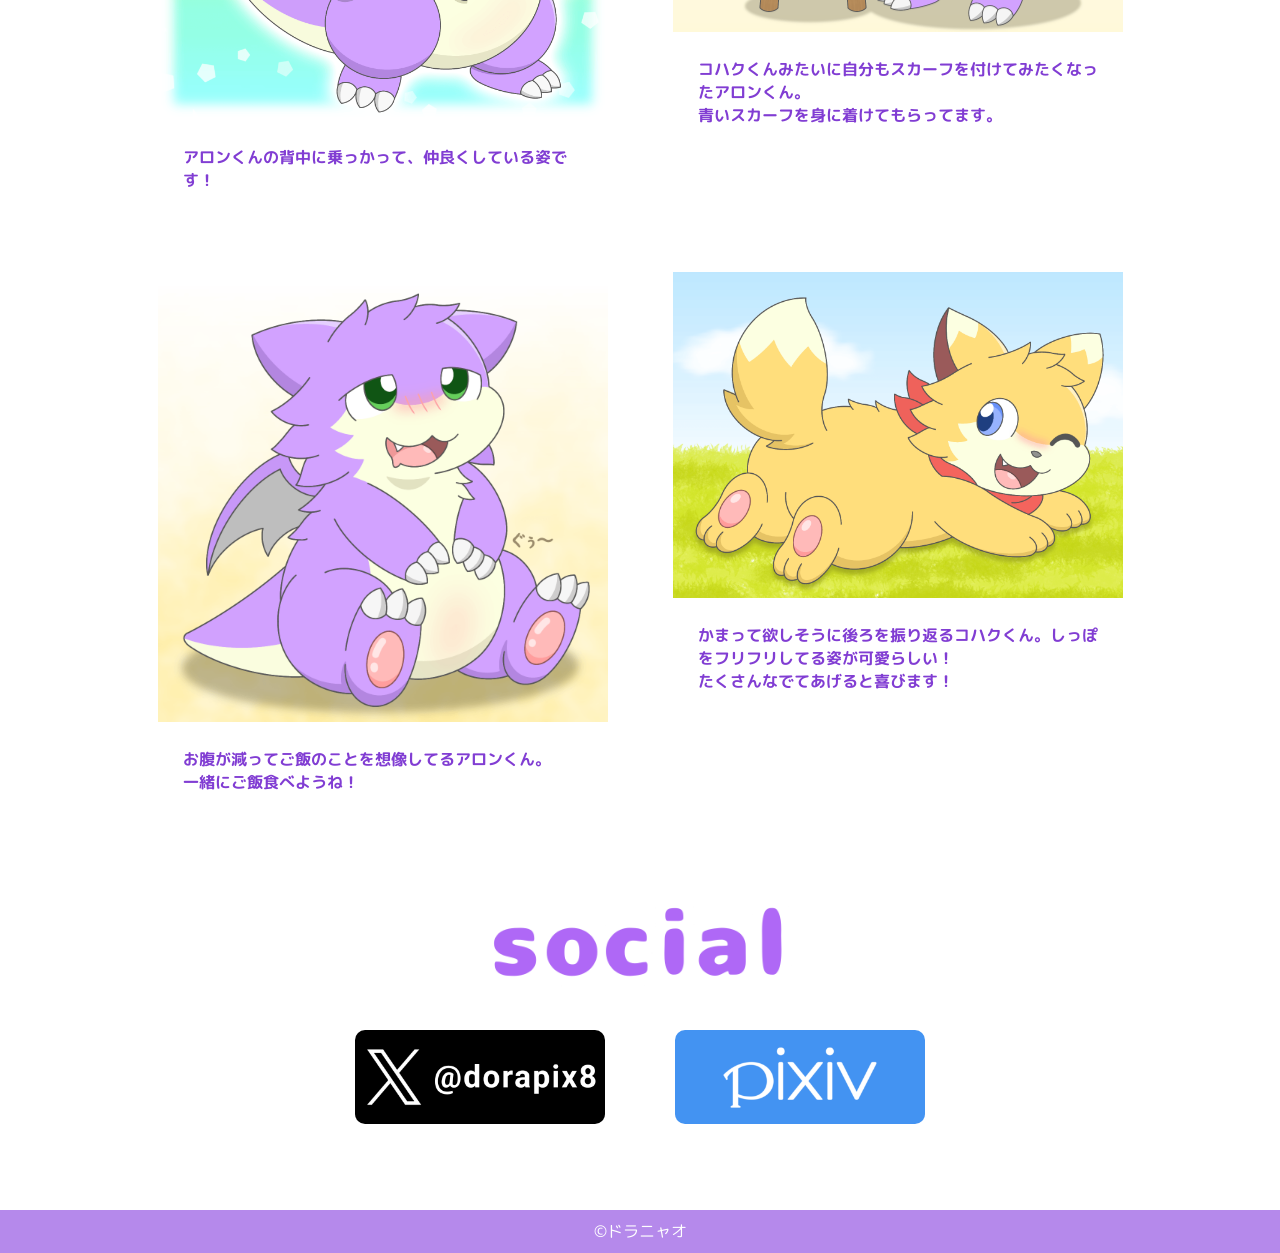
==== commit c0a4b805: "Add files via upload" ====
--- a/index.html
+++ b/index.html
@@ -3,7 +3,7 @@
 <head>
 <meta charset="UTF-8">
 <meta name="viewport" content="width=device-width, initial-scale=1.0">
-<meta property="og:image" content="https://doranyao.github.io/nyaonet/images/ogp.png"/>
+<meta property="og:image" content="https://doranyao.github.io/nyaonet/images/nyaonet_ogp.png"/>
 <meta name="twitter:card" content="summary_large_image" />
 <meta property="og:title" content="「ドラニャオ」アロコハホームページ" />
 <meta property="og:type" content="website" />
--- a/css/style.css
+++ b/css/style.css
@@ -11,6 +11,21 @@
     background-repeat: no-repeat;
     background-size: cover;
 }
+body::before{
+    content: "";
+    position: fixed;
+    inset: 0;
+    z-index: -1;
+
+    background: linear-gradient(
+        to bottom,
+        #FFCBFF 0%,
+        #C6CBFF 50%,
+        #B2FFFF 100%
+    );
+
+    background-size: cover;
+}
 
 /* 星レイヤー */
 #stars{
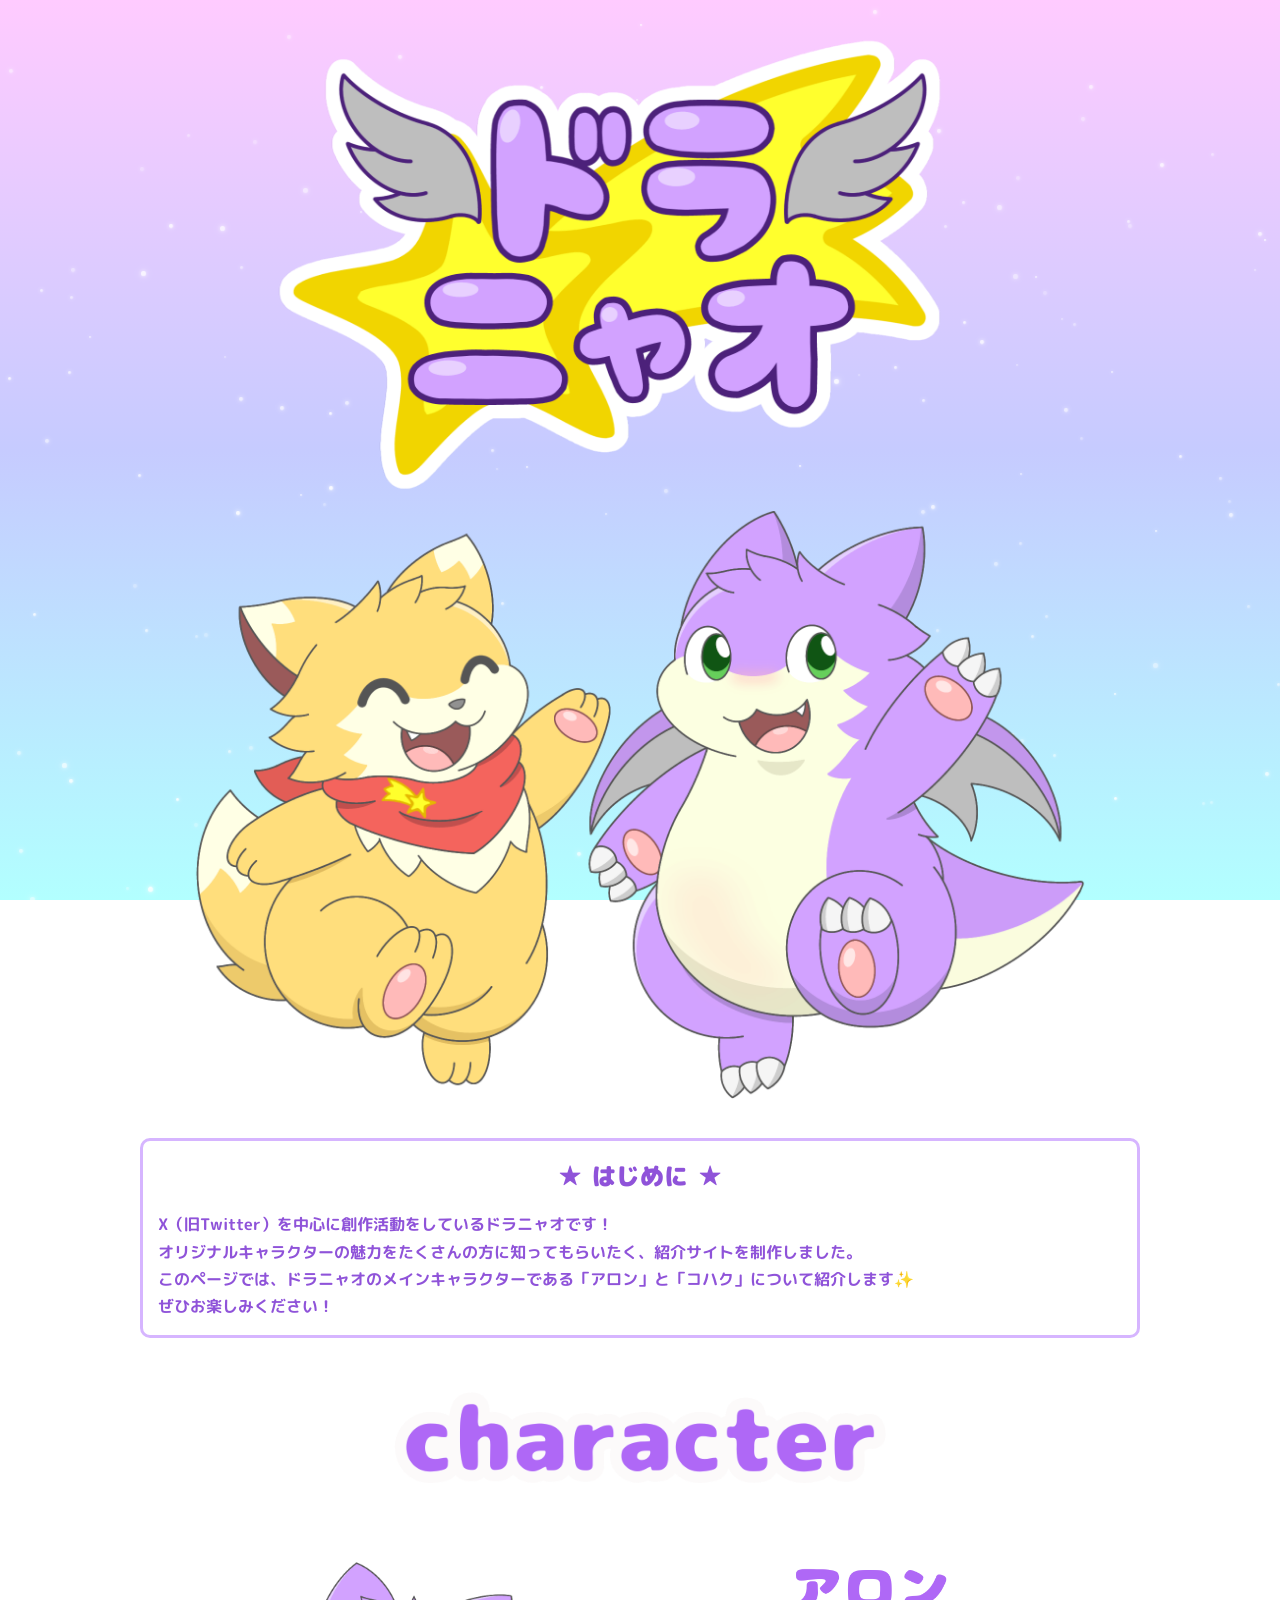
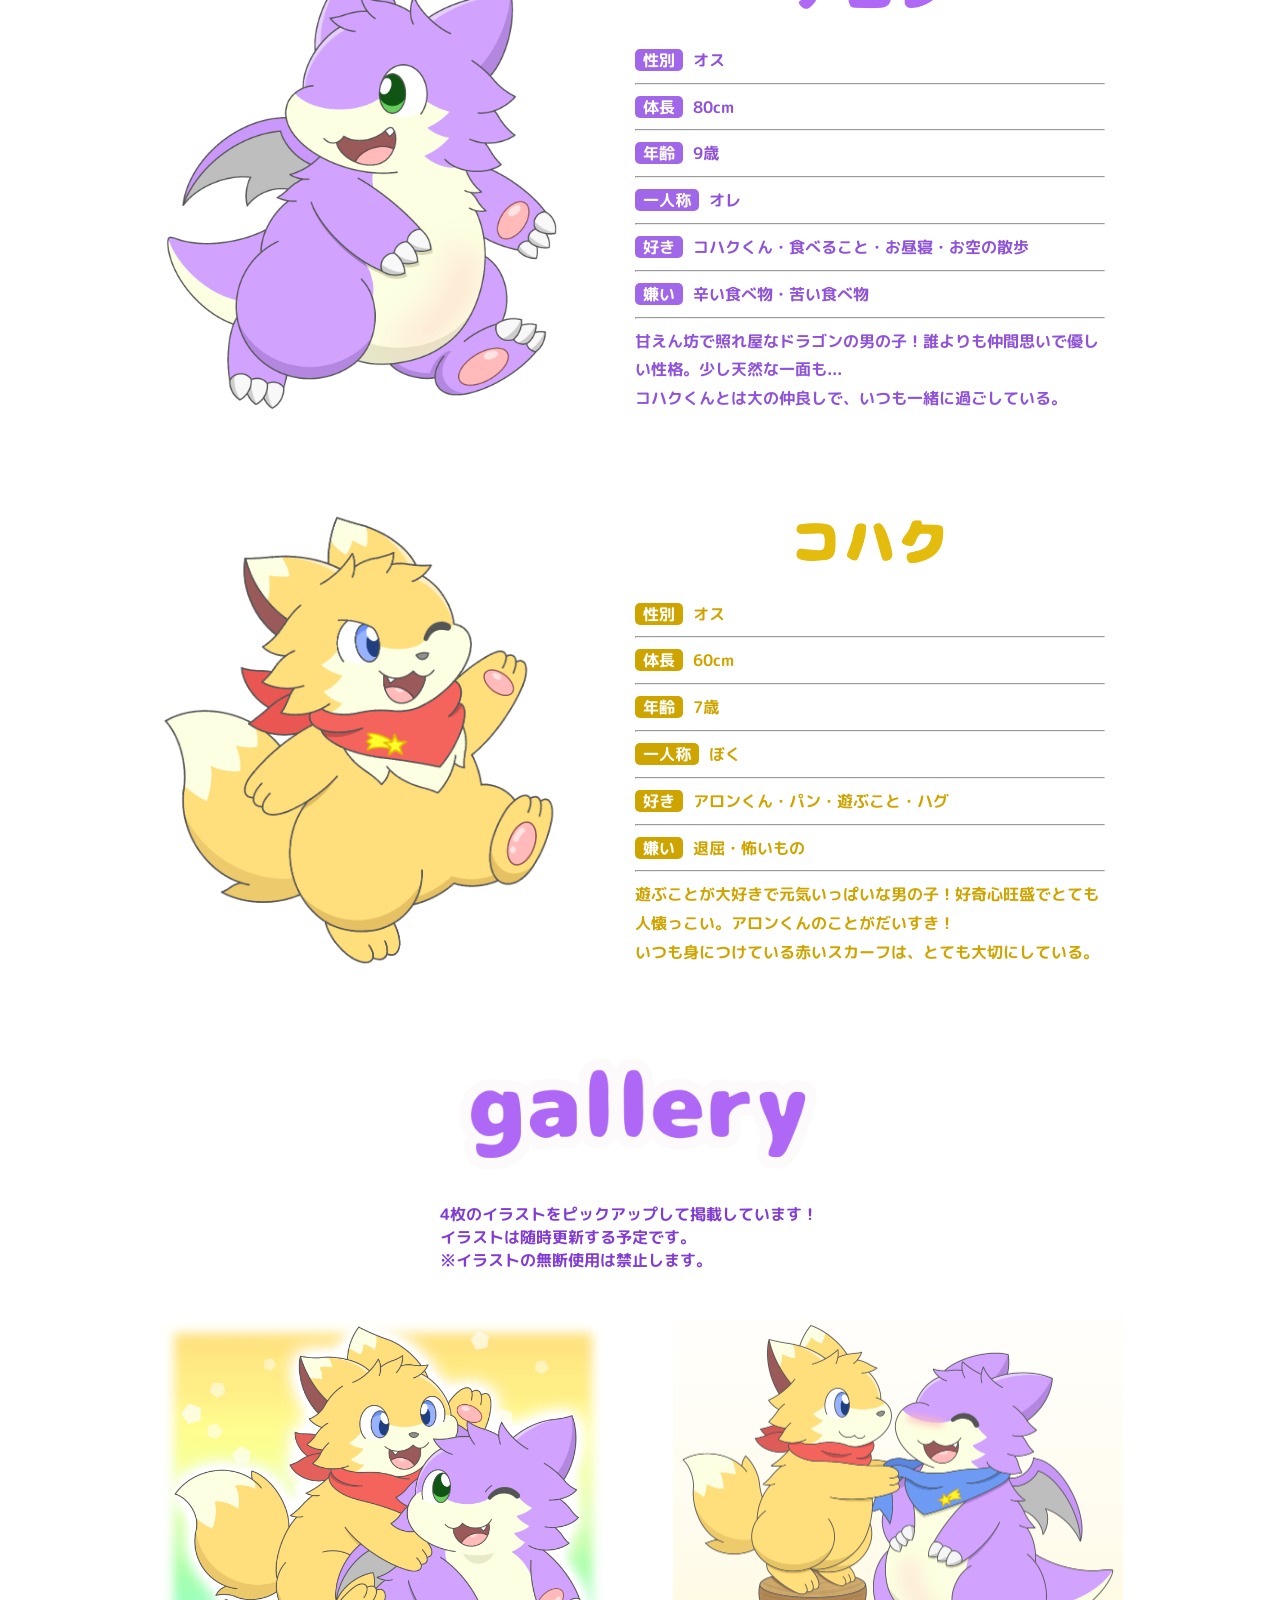
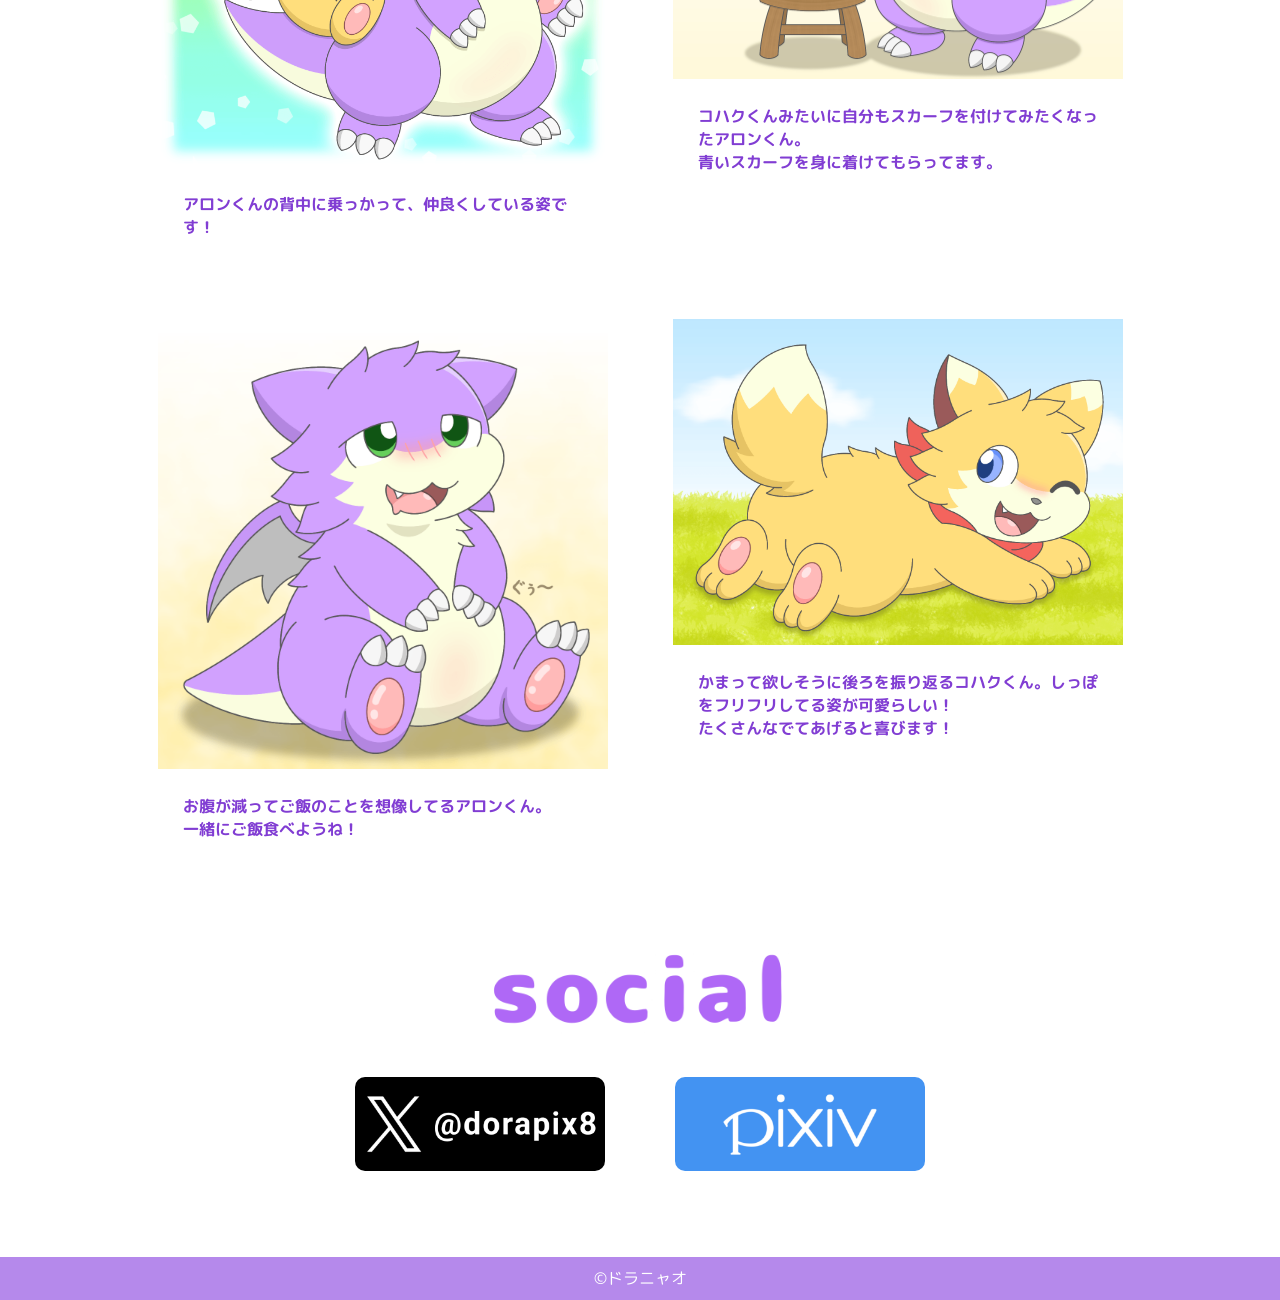
==== commit fda47b4d: "Add files via upload" ====
--- a/index.html
+++ b/index.html
@@ -45,9 +45,9 @@
   <h3><span class="intro_star">★</span>はじめに<span class="intro_star">★</span></h3>
 <p>
 X（旧Twitter）を中心に創作活動をしているドラニャオです！<br>
-創作キャラクターたちの魅力をたくさんの方に知っていただくために、紹介サイトを制作しました。<br>
+オリジナルキャラクターの魅力をたくさんの方に知ってもらいたく、紹介サイトを制作しました。<br>
 このページでは、ドラニャオのメインキャラクターである「アロン」と「コハク」について紹介します✨<br>
-ぜひ楽しんでいってください！<br>
+ぜひお楽しみください！<br>
 </p>
 </div>
 
@@ -61,7 +61,9 @@
 <div class="alon">
             <img src="images/alon_1.png" alt="アロンくん">
     <div class="prof_alon">
-        <h3>アロン</h3>
+        <h3>
+            <img src="images/name_alon.png">
+        </h3>
 <p>
 <span>性別</span>オス<br><hr>
 <span>体長</span>80cm<br><hr>
@@ -81,7 +83,9 @@
 <div class="kohaku">
             <img src="images/kohaku_1.png" alt="コハクくん">
     <div class="prof_kohaku">
-        <h3>コハク</h3>
+        <h3>
+            <img src="images/name_kohaku.png">
+        </h3>
 <p>
 <span>性別</span>オス<br><hr>
 <span>体長</span>60cm<br><hr>
--- a/css/style.css
+++ b/css/style.css
@@ -170,10 +170,15 @@
    line-height: 1.8;
 }
 .prof_alon h3{
-  font-size: 1.5rem;
-  text-align: center;
-  margin-bottom: 20px;
-  font-weight: 900;
+  max-width: 170px;
+  width: 80%;
+  margin: 0 auto;
+  margin-bottom: 30px;
+}
+.prof_alon h3 img{
+  max-width: 170px;
+  width: 100%;
+  margin: 0 auto;
 }
 .prof_alon span{
 background-color: #a167e9;
@@ -211,10 +216,15 @@
    line-height: 1.8;
 }
 .prof_kohaku h3{
-  font-size: 1.5rem;
-  text-align: center;
-  margin-bottom: 20px;
-  font-weight: 900;
+  max-width: 170px;
+  width: 80%;
+  margin: 0 auto;
+  margin-bottom: 30px;
+}
+.prof_kohaku h3 img{
+  max-width: 170px;
+  width: 100%;
+  margin: 0 auto;
 }
 .prof_kohaku span{
 background-color: #cea500;
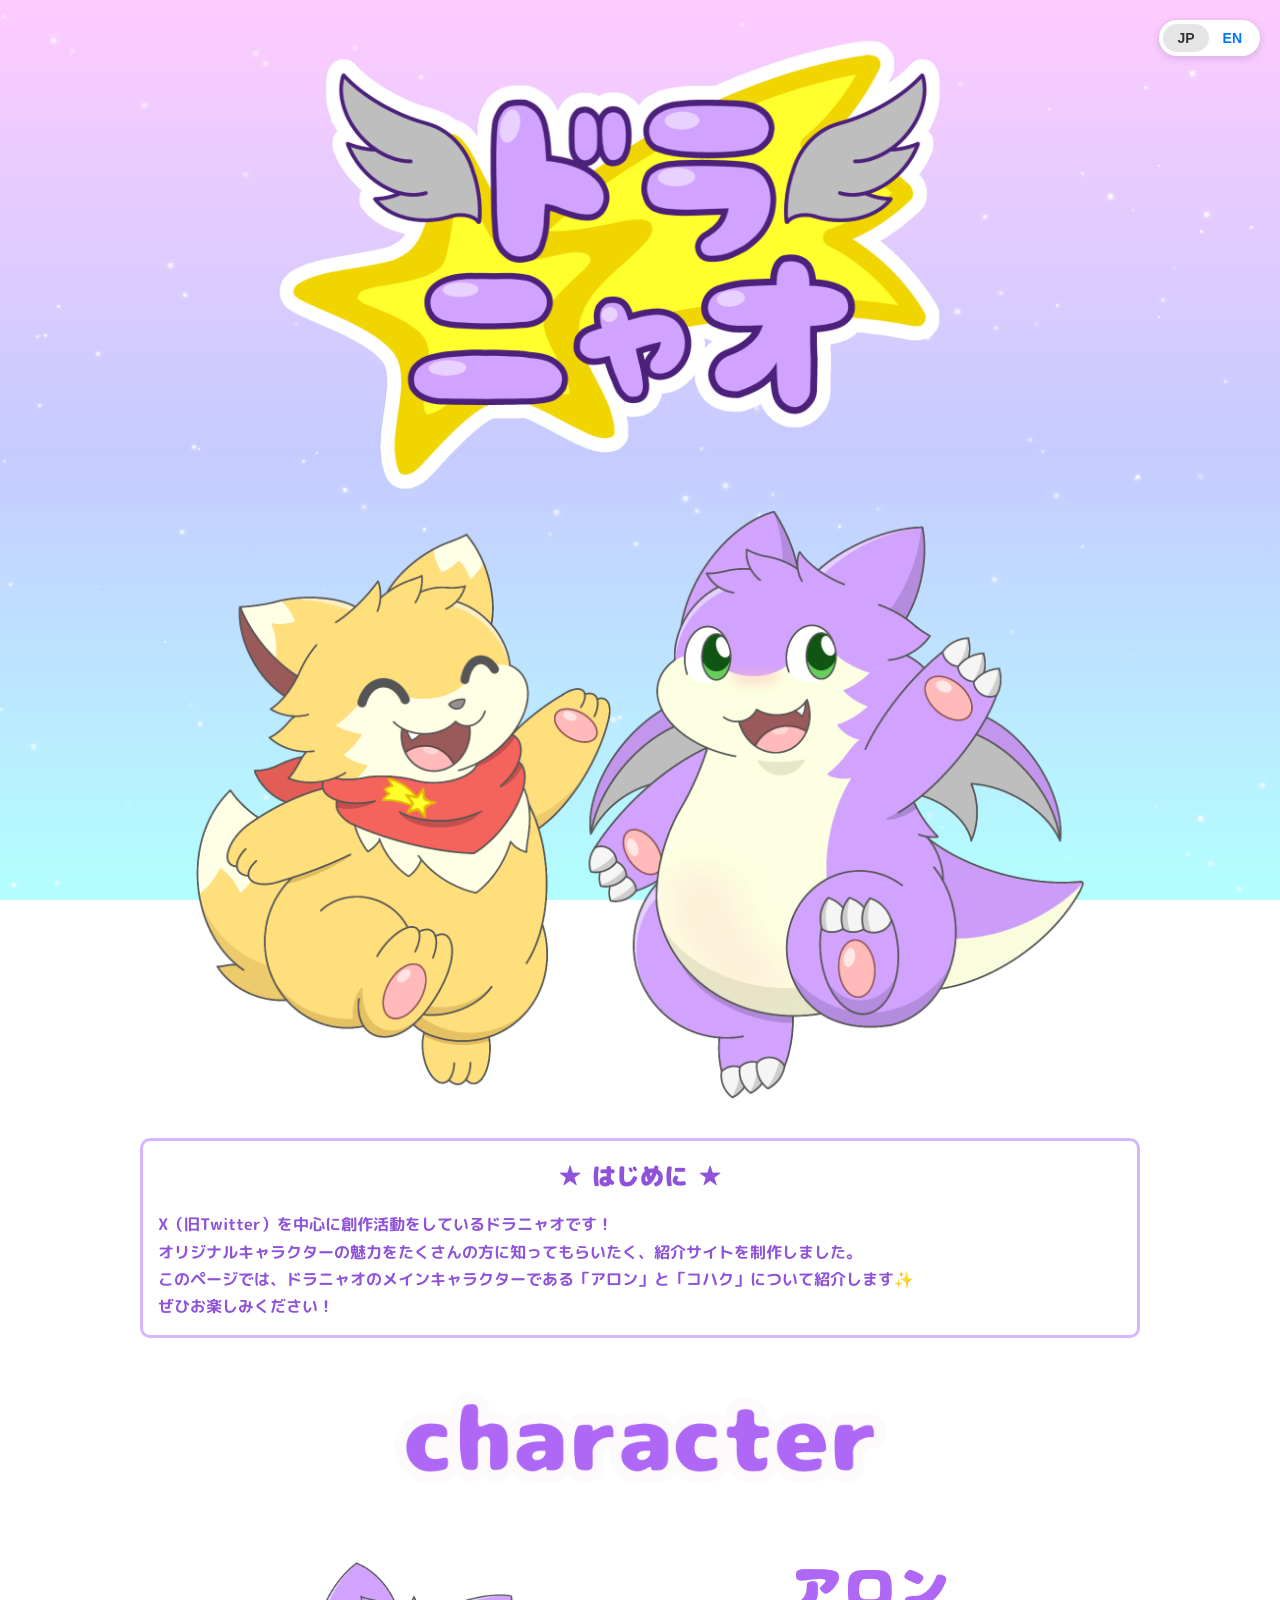
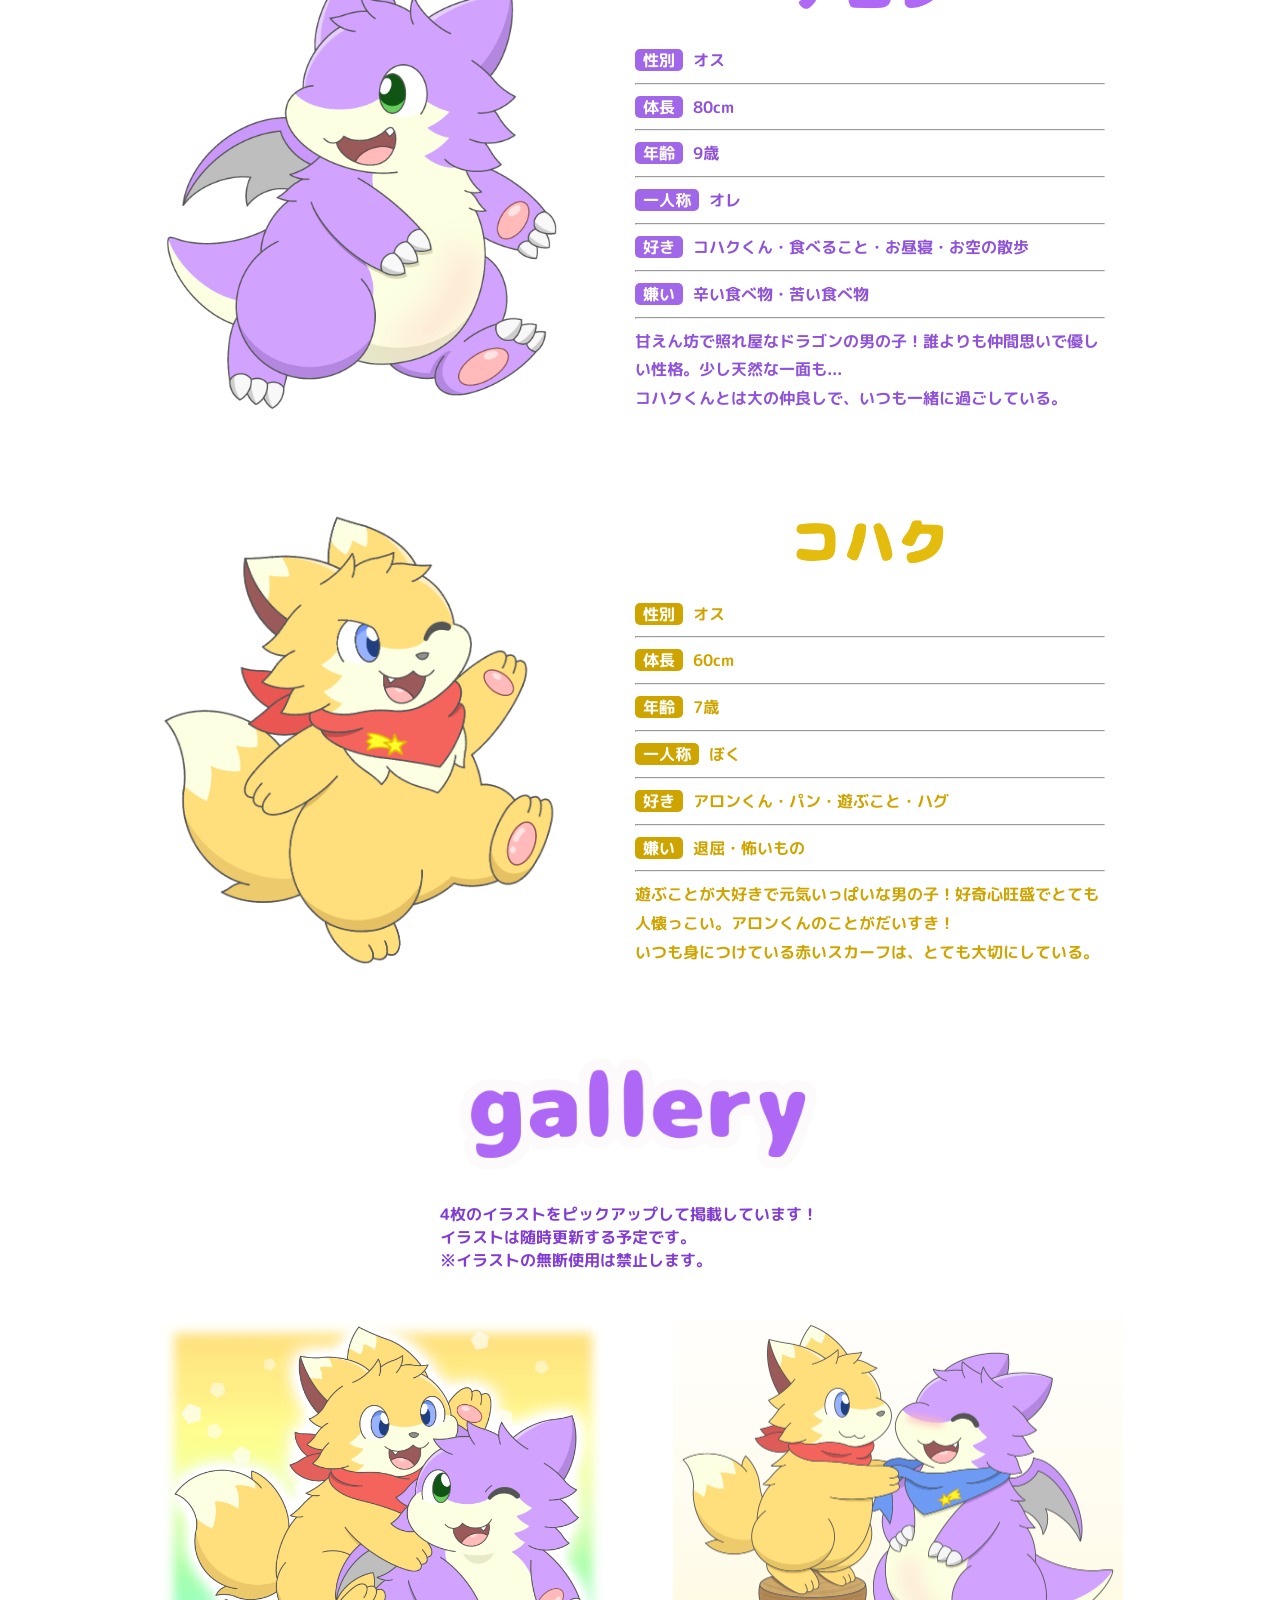
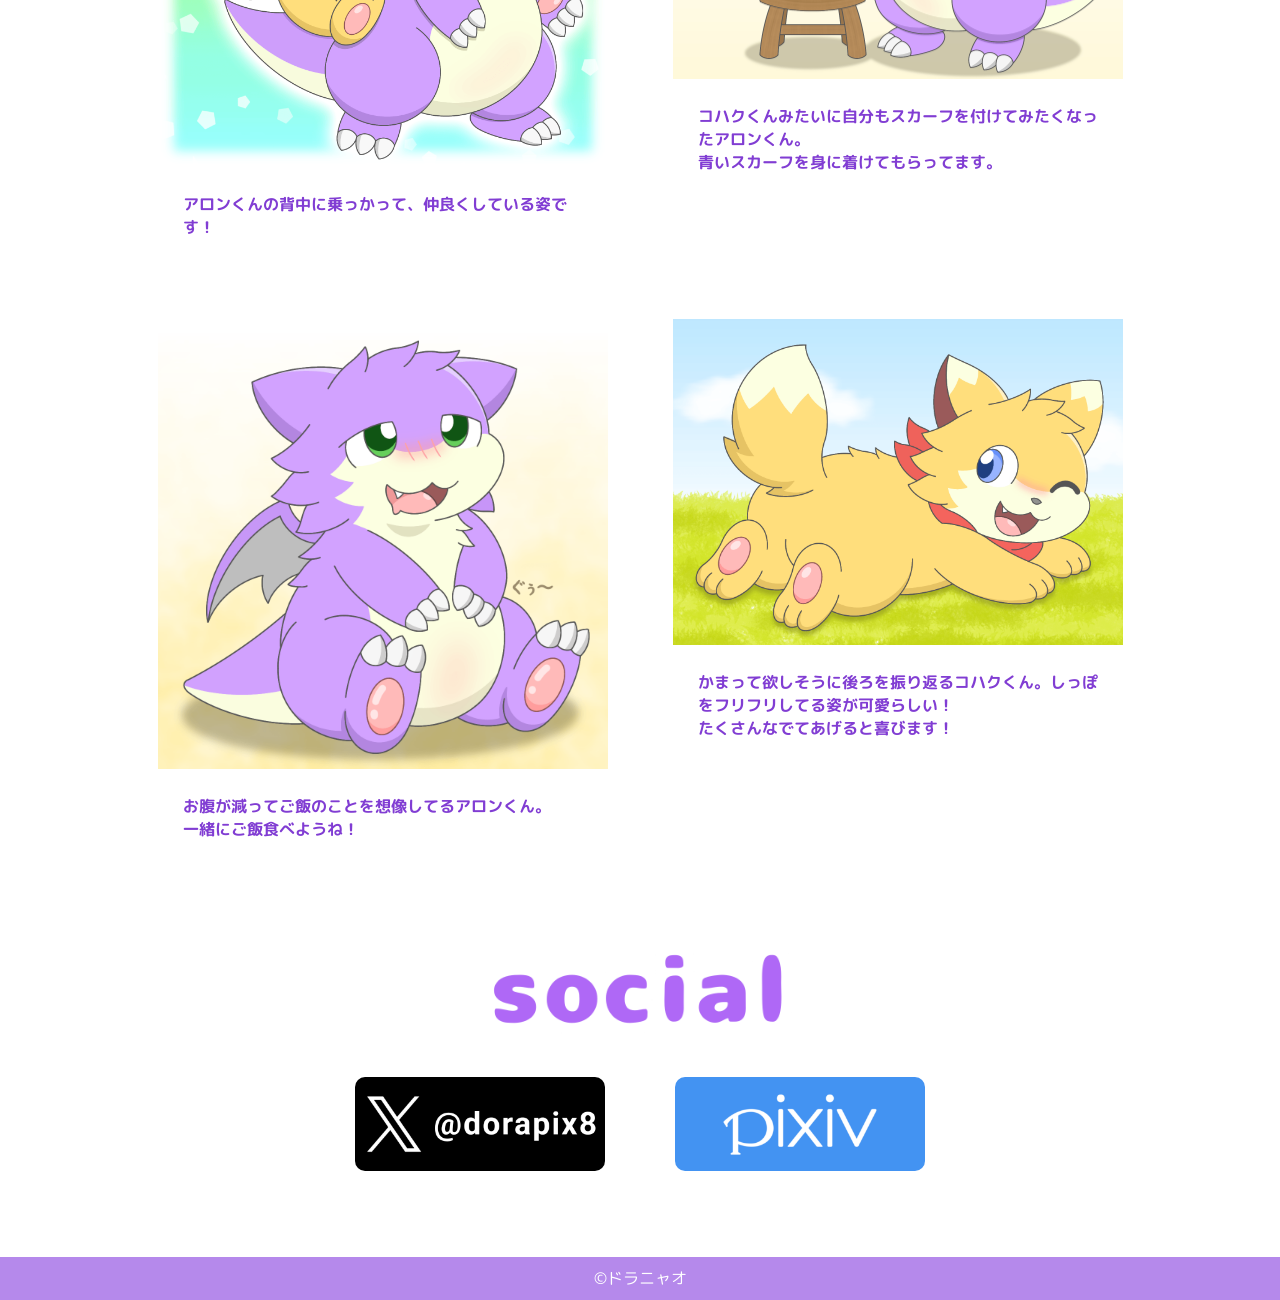
==== commit cd7dd699: "Add files via upload" ====
--- a/index.html
+++ b/index.html
@@ -169,6 +169,12 @@
     <p>©ドラニャオ</p>
 </div>
 
+<!-- 言語切り替えボタン (日本語版用) -->
+<div class="lang-switch-container">
+  <span class="lang-label current">JP</span>
+  <span class="lang-separator">/</span>
+  <a href="english.html" class="lang-link">EN</a>
+</div>
 
 
 <script>
--- a/css/style.css
+++ b/css/style.css
@@ -335,4 +335,54 @@
   color: #fff;
   text-align: center;
   padding: 10px 0;
+}
+
+/* 言語切り替えコンテナ（全体の枠） */
+.lang-switch-container {
+  position: fixed; /* ★ absolute から fixed に変更して常に画面に追従 */
+  top: 20px;
+  right: 20px;
+  z-index: 1000; /* 他の要素の下に隠れないように最前面に配置 */
+  font-family: sans-serif;
+  font-size: 14px;
+  background-color: #ffffff; /* 土台の背景色 */
+  padding: 4px; 
+  border-radius: 20px;
+  box-shadow: 0 2px 8px rgba(0, 0, 0, 0.15); /* スクロール時に目立つよう影を少し強めに */
+  display: inline-flex;
+  align-items: center;
+}
+
+/* 共通テキストスタイル（リンクと現在の言語） */
+.lang-switch-container .lang-link,
+.lang-switch-container .current {
+  display: inline-block;
+  padding: 6px 14px;
+  border-radius: 16px;
+  text-decoration: none;
+  font-weight: bold;
+  text-align: center;
+}
+
+/* 遷移リンク（押せる方）のスタイル */
+.lang-switch-container .lang-link {
+  color: #0076ff; 
+  transition: background-color 0.2s, opacity 0.2s;
+}
+
+/* 押せる方にマウスを乗せたときの効果 */
+.lang-switch-container .lang-link:hover {
+  background-color: #f0f7ff; 
+}
+
+/* 現在いるページのスタイル（背景を灰色にする） */
+.lang-switch-container .current {
+  background-color: #e5e5e5; 
+  color: #333333; 
+  cursor: default;
+}
+
+/* 不要になった区切り文字「/」は非表示に */
+.lang-switch-container .lang-separator {
+  display: none;
 }
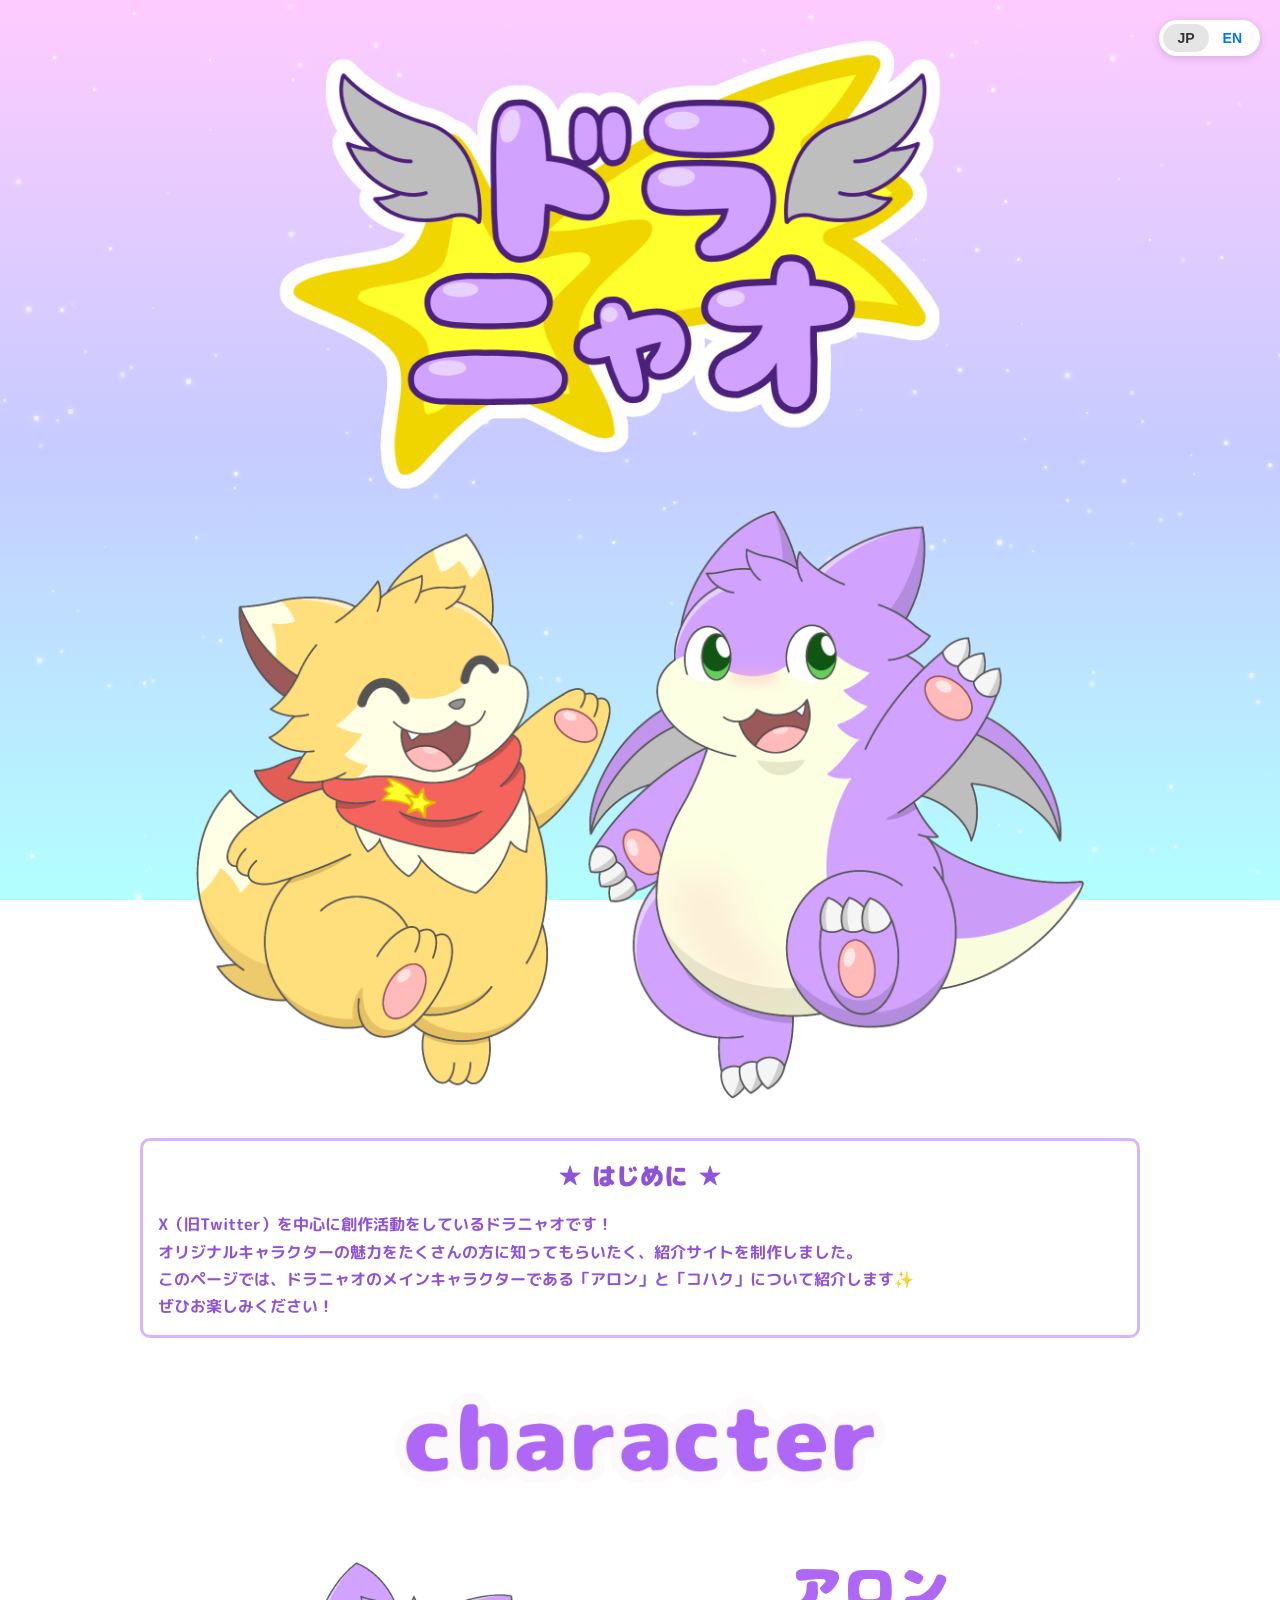
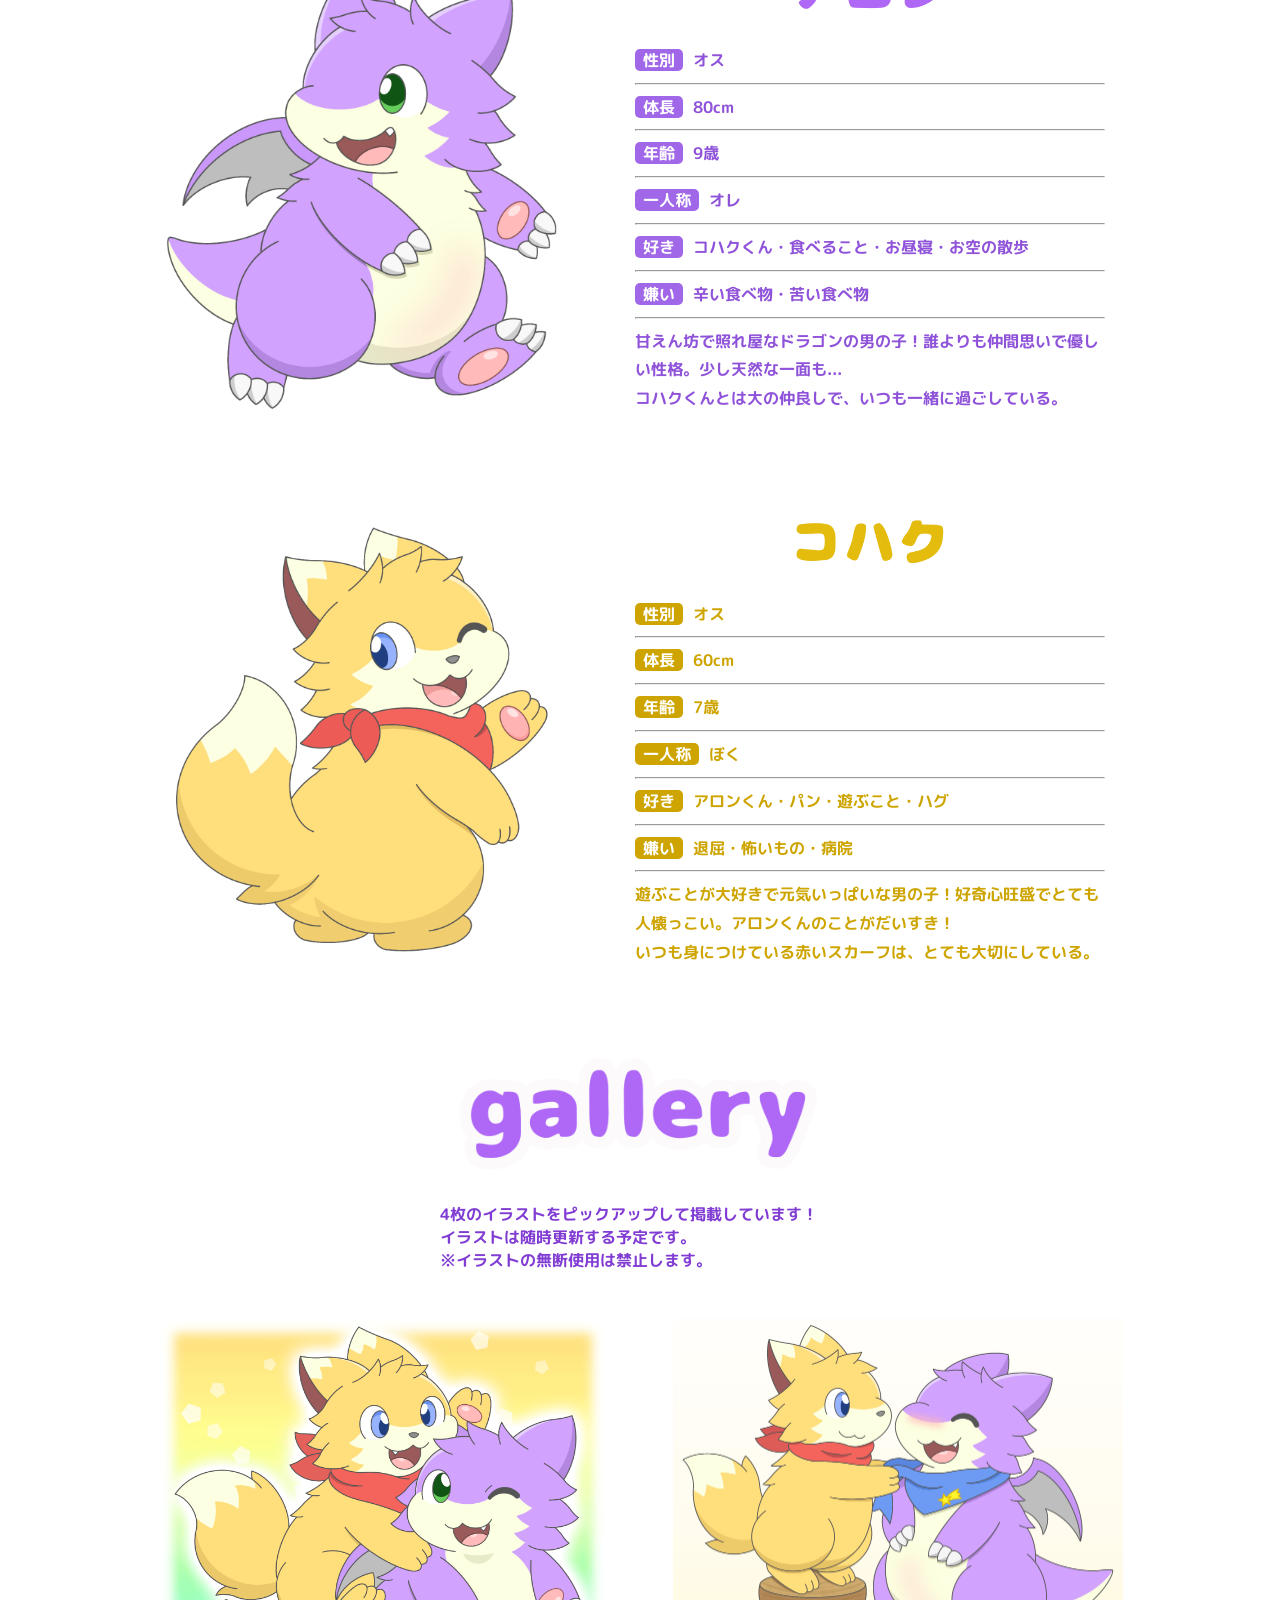
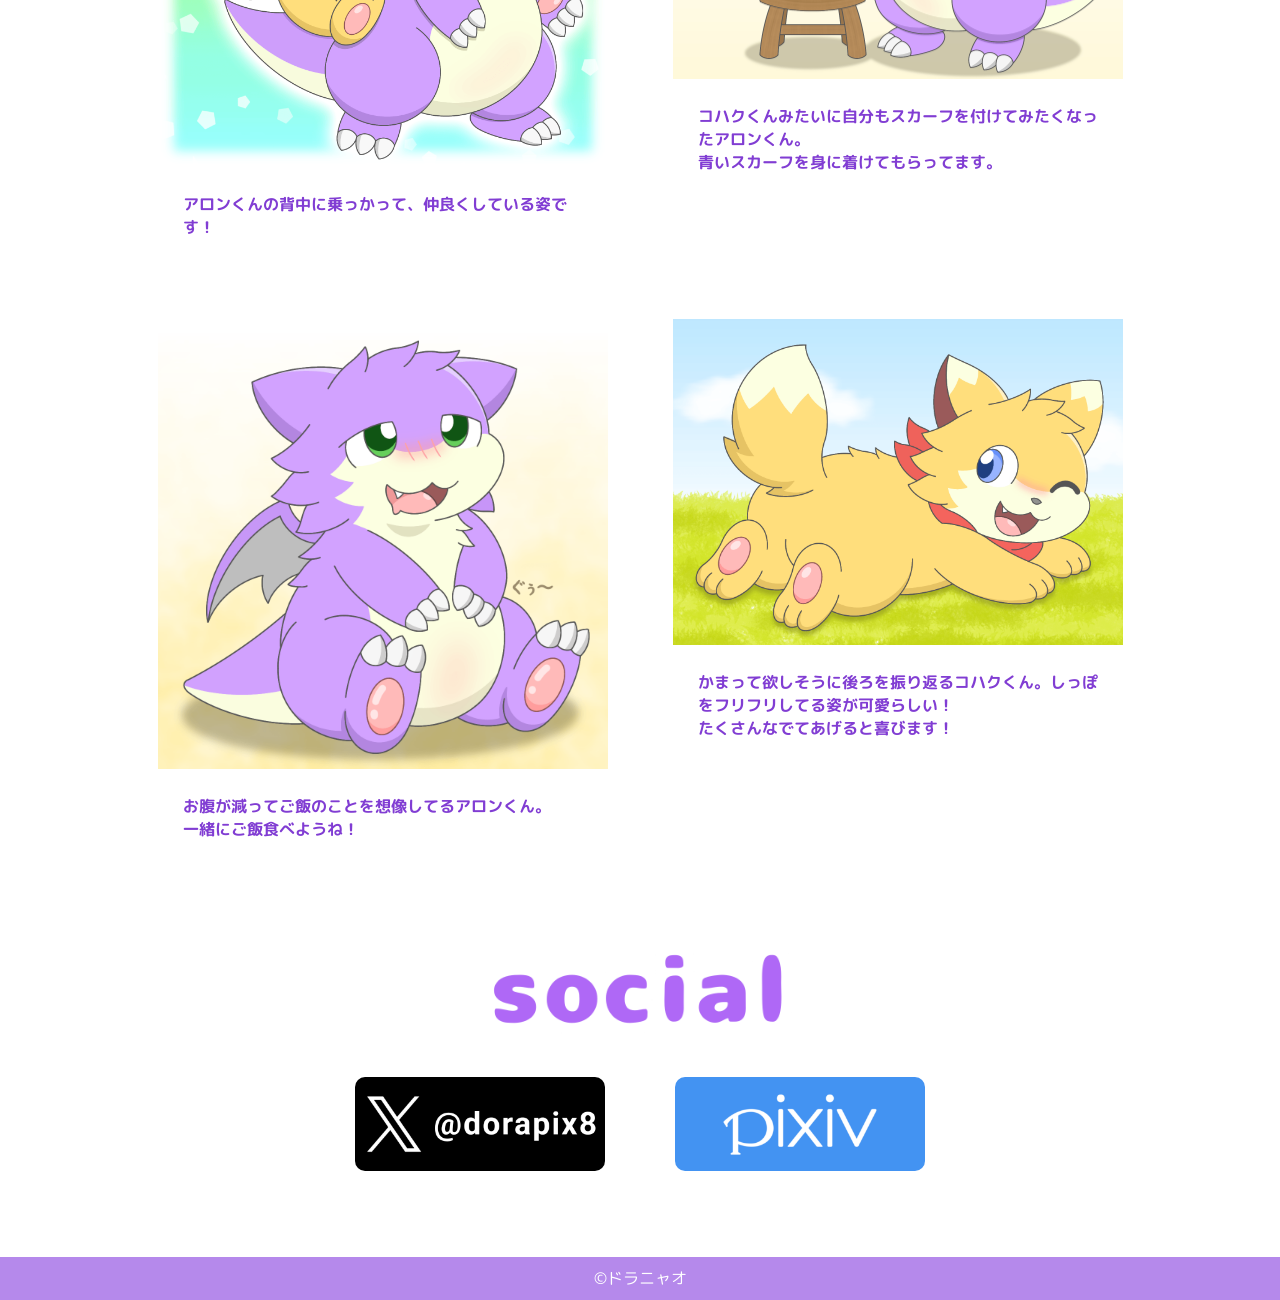
==== commit e6e68d38: "Add files via upload" ====
--- a/index.html
+++ b/index.html
@@ -92,7 +92,7 @@
 <span>年齢</span>7歳<br><hr>
 <span>一人称</span>ぼく<br><hr>
 <span>好き</span>アロンくん・パン・遊ぶこと・ハグ<br><hr>
-<span>嫌い</span>退屈・怖いもの<br><hr>
+<span>嫌い</span>退屈・怖いもの・病院<br><hr>
 
 遊ぶことが大好きで元気いっぱいな男の子！好奇心旺盛でとても人懐っこい。アロンくんのことがだいすき！<br>
 いつも身につけている赤いスカーフは、とても大切にしている。<br>
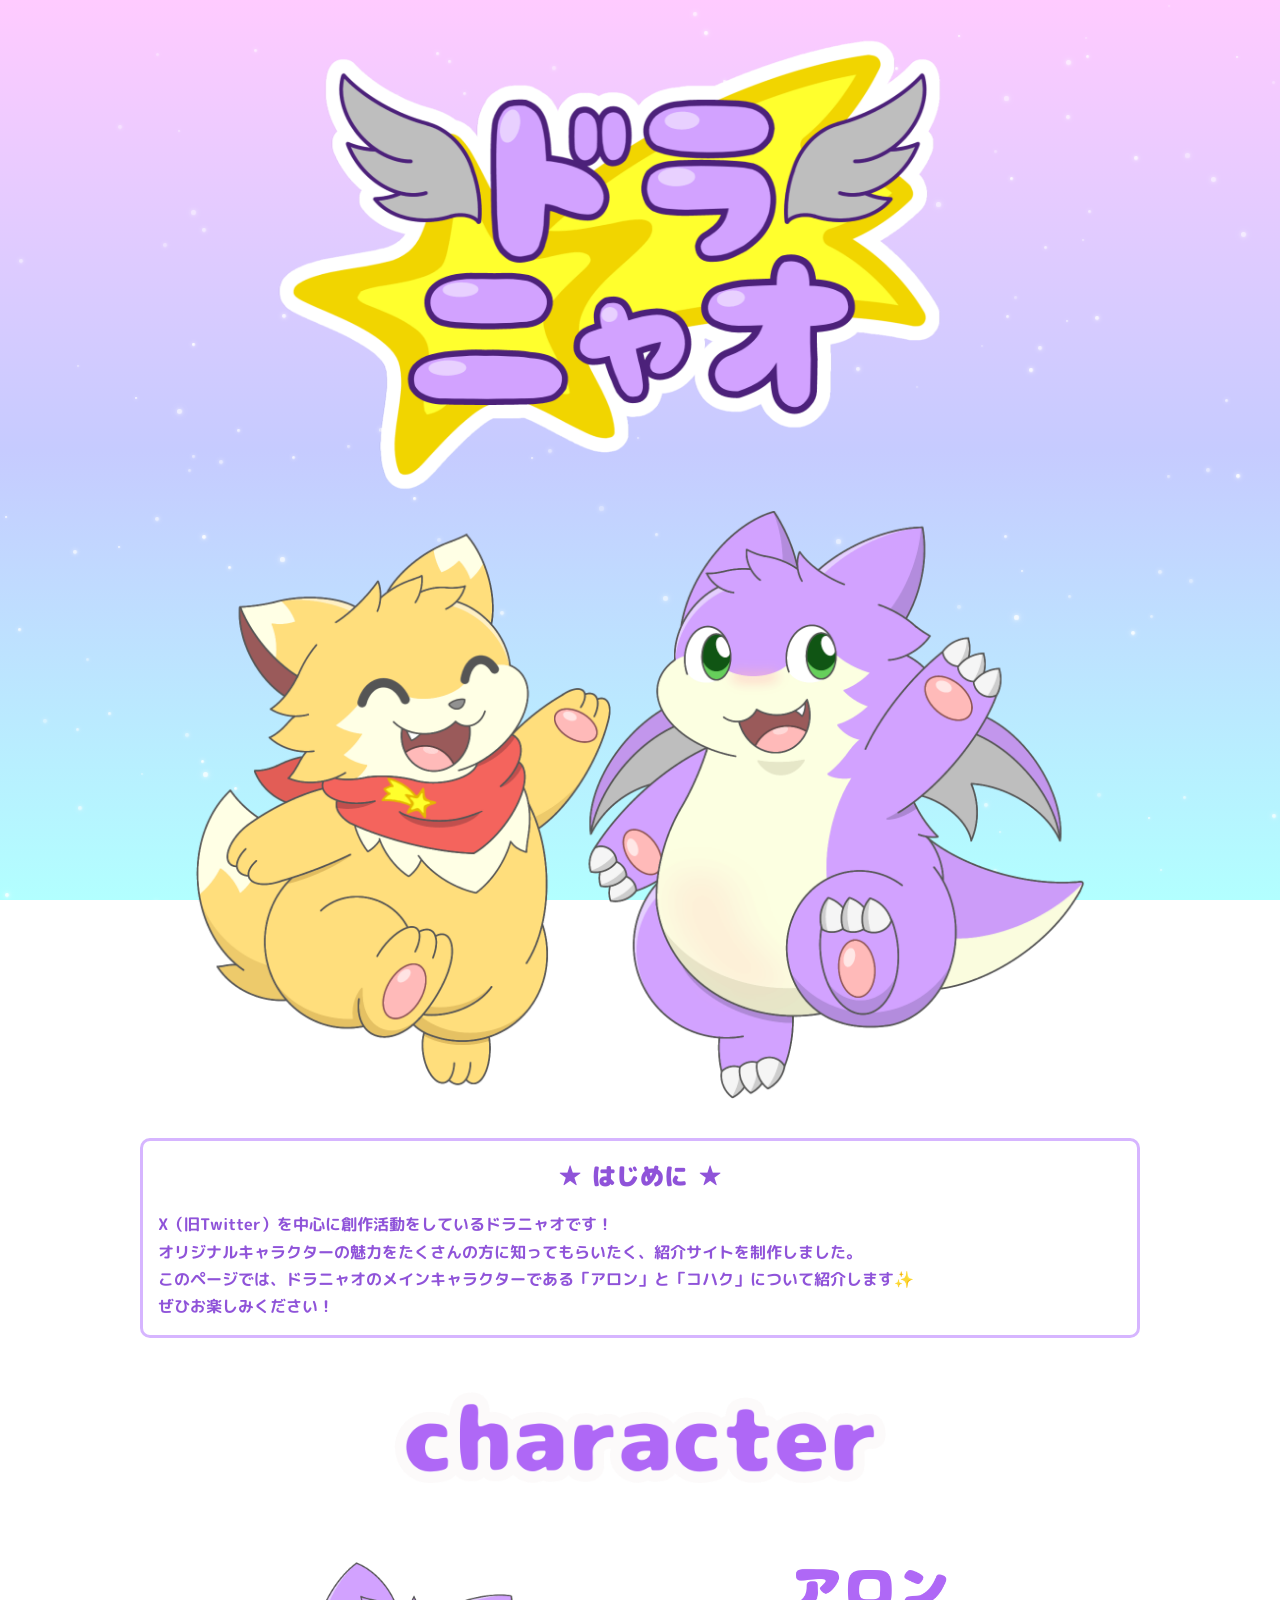
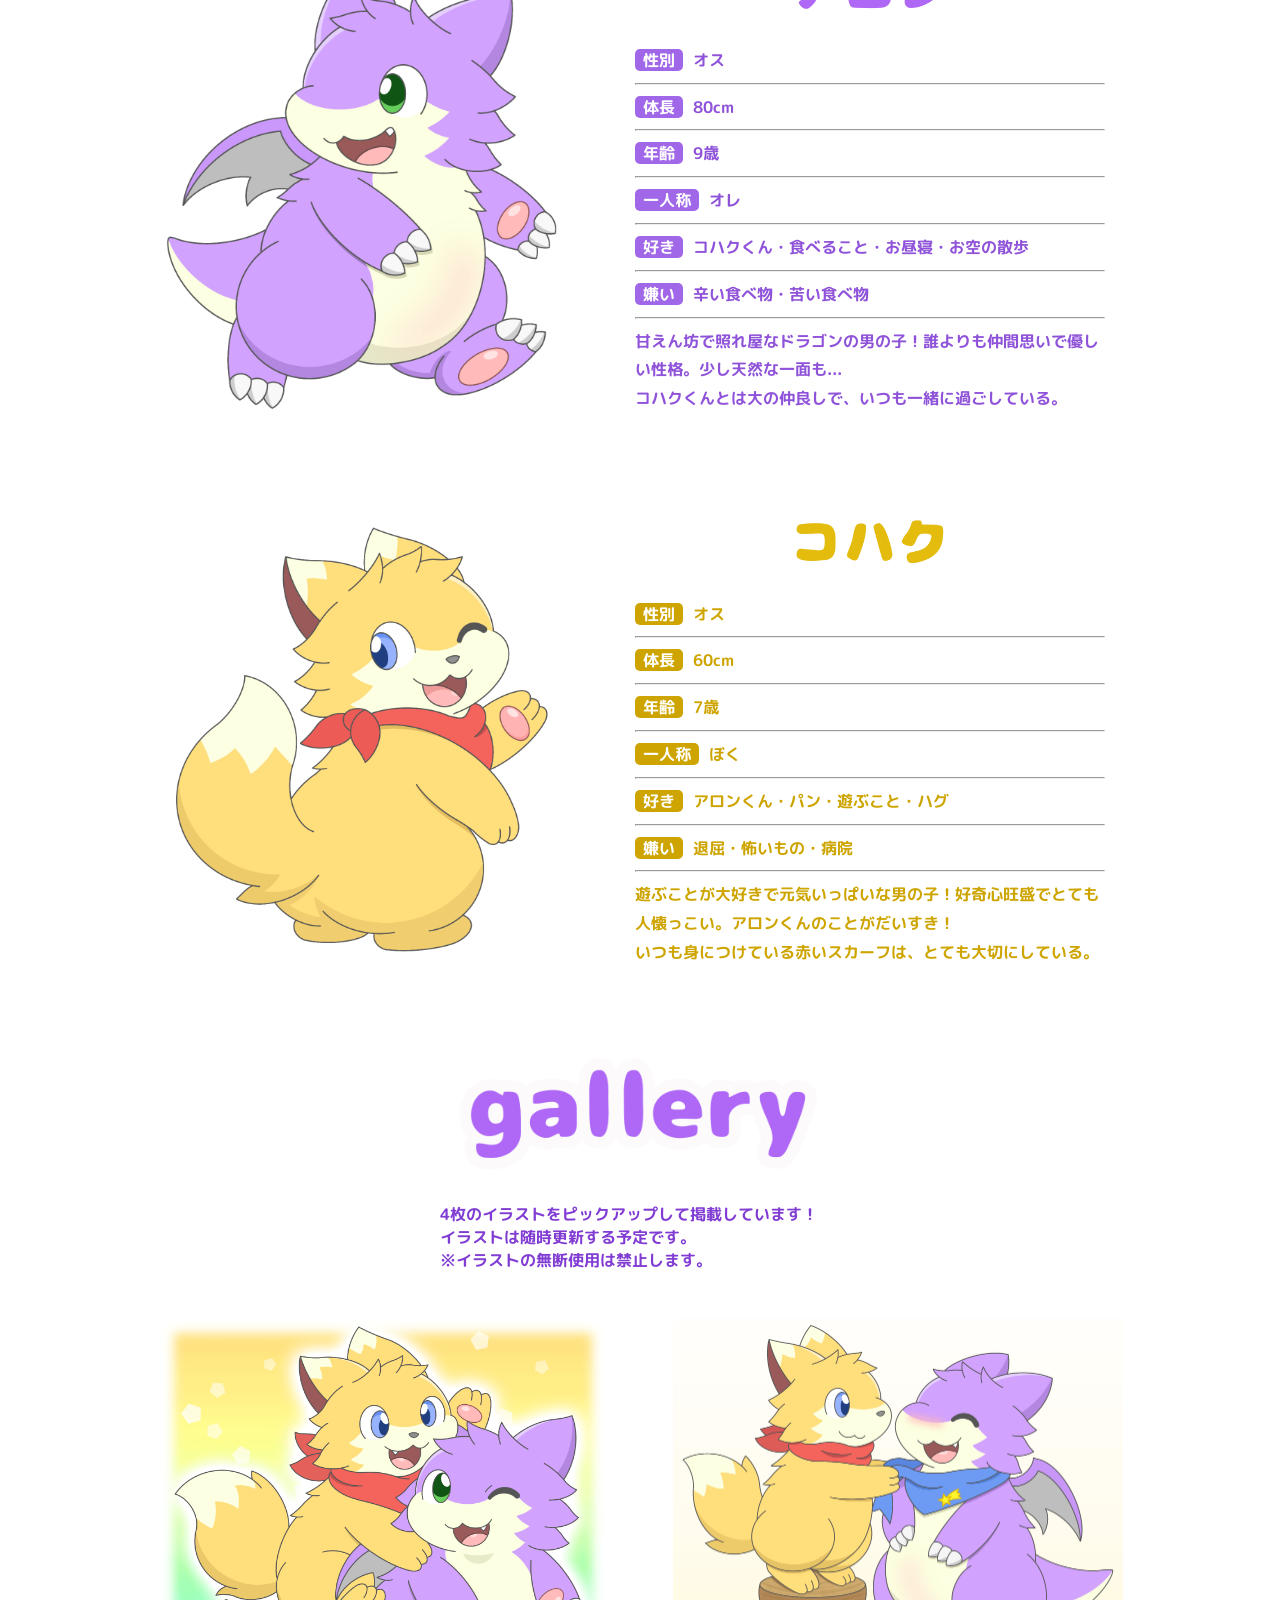
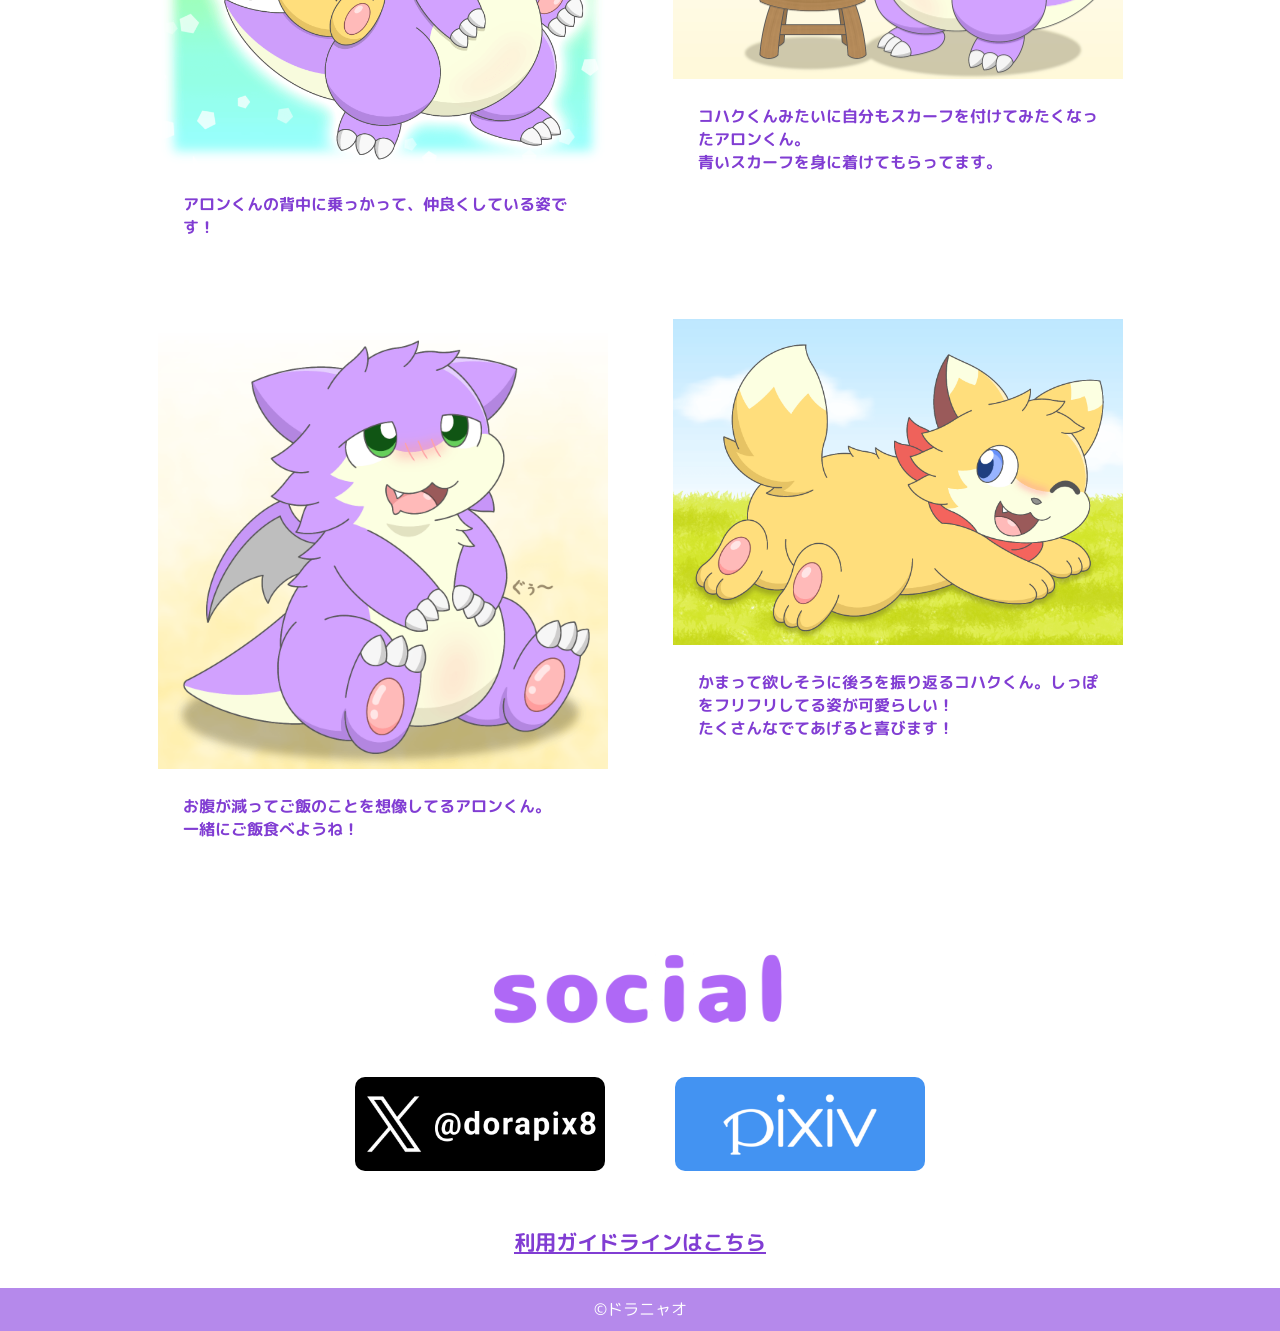
==== commit 8c941f5d: "Add files via upload" ====
--- a/index.html
+++ b/index.html
@@ -161,7 +161,9 @@
 
     </div>
 </div>
-
+<p style="text-align: center;">
+<a href="./copyright.html" style=" color: #813dd3; font-weight: bold; font-size: 1.3rem; text-align: center;">利用ガイドラインはこちら</a>
+</p>
 
 </div><!-- class="wrap" -->
 
@@ -170,11 +172,11 @@
 </div>
 
 <!-- 言語切り替えボタン (日本語版用) -->
-<div class="lang-switch-container">
+<!-- <div class="lang-switch-container">
   <span class="lang-label current">JP</span>
   <span class="lang-separator">/</span>
   <a href="english.html" class="lang-link">EN</a>
-</div>
+</div> -->
 
 
 <script>
